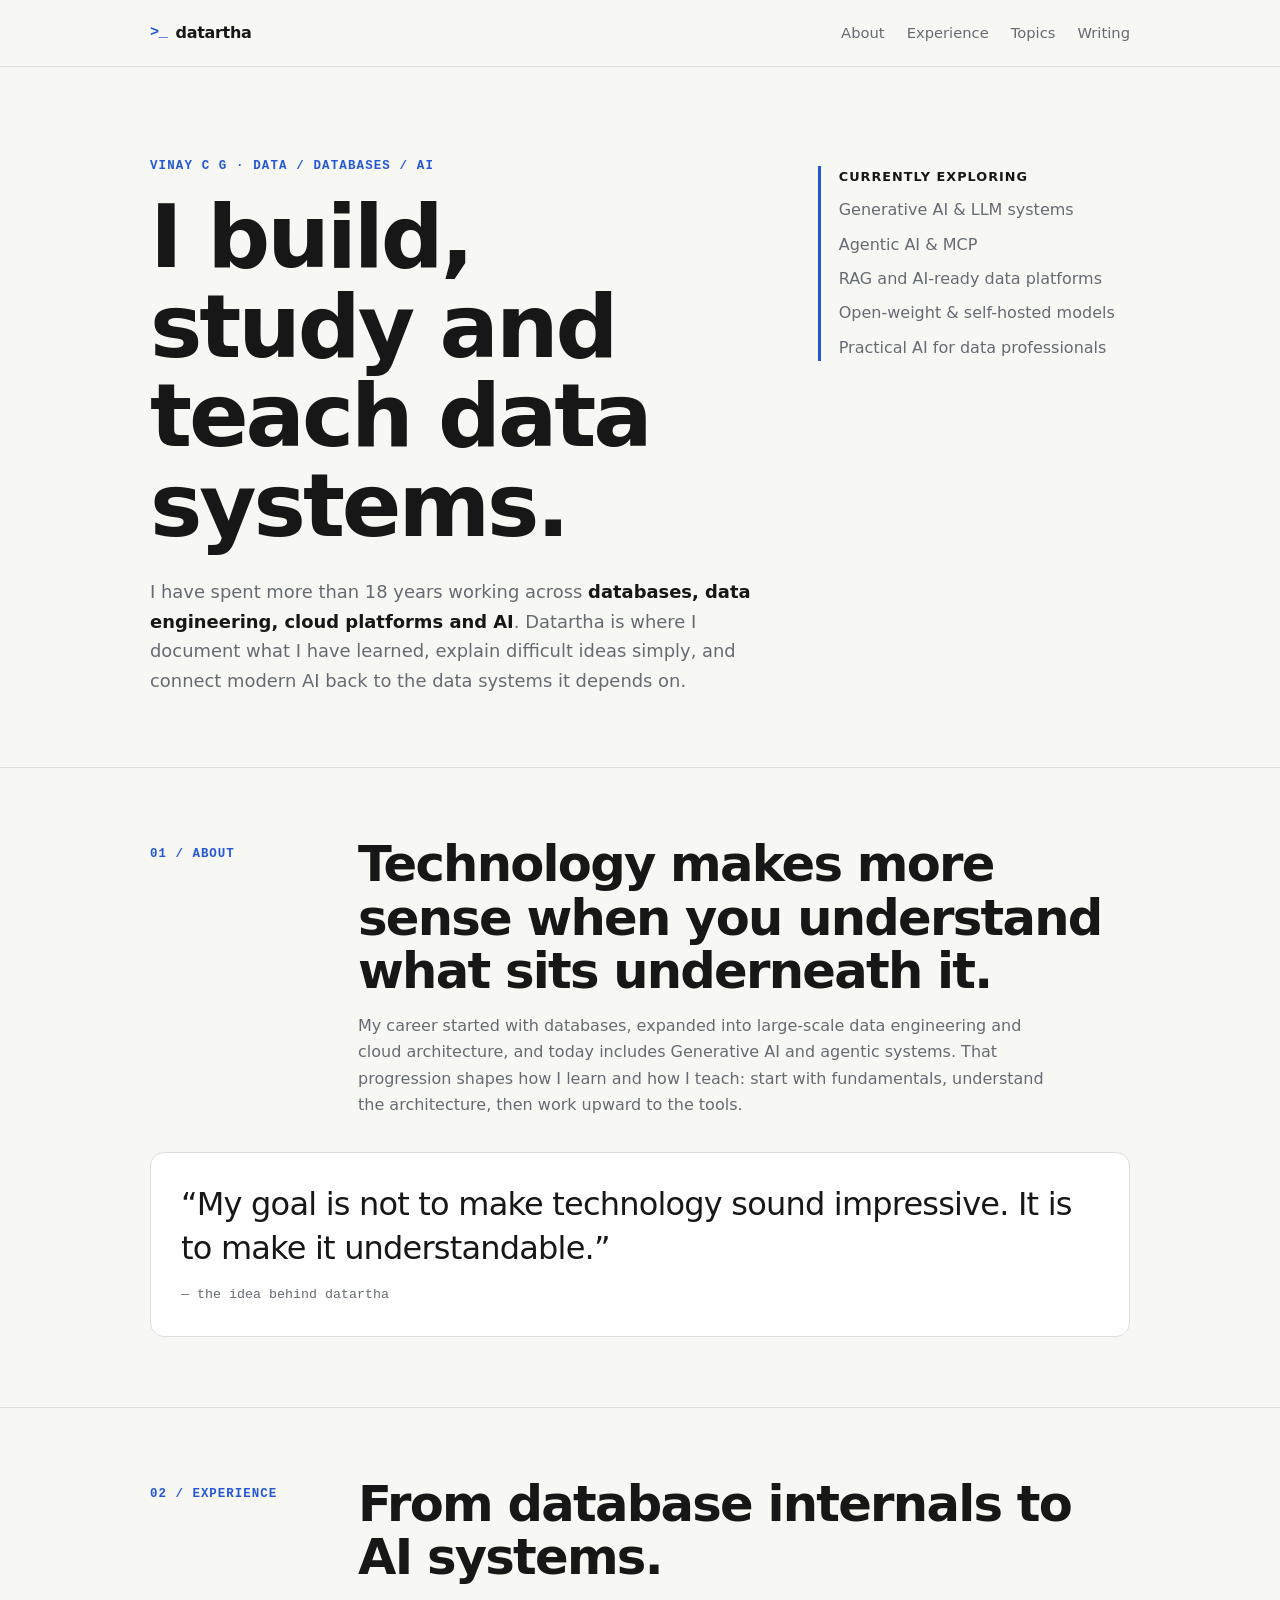
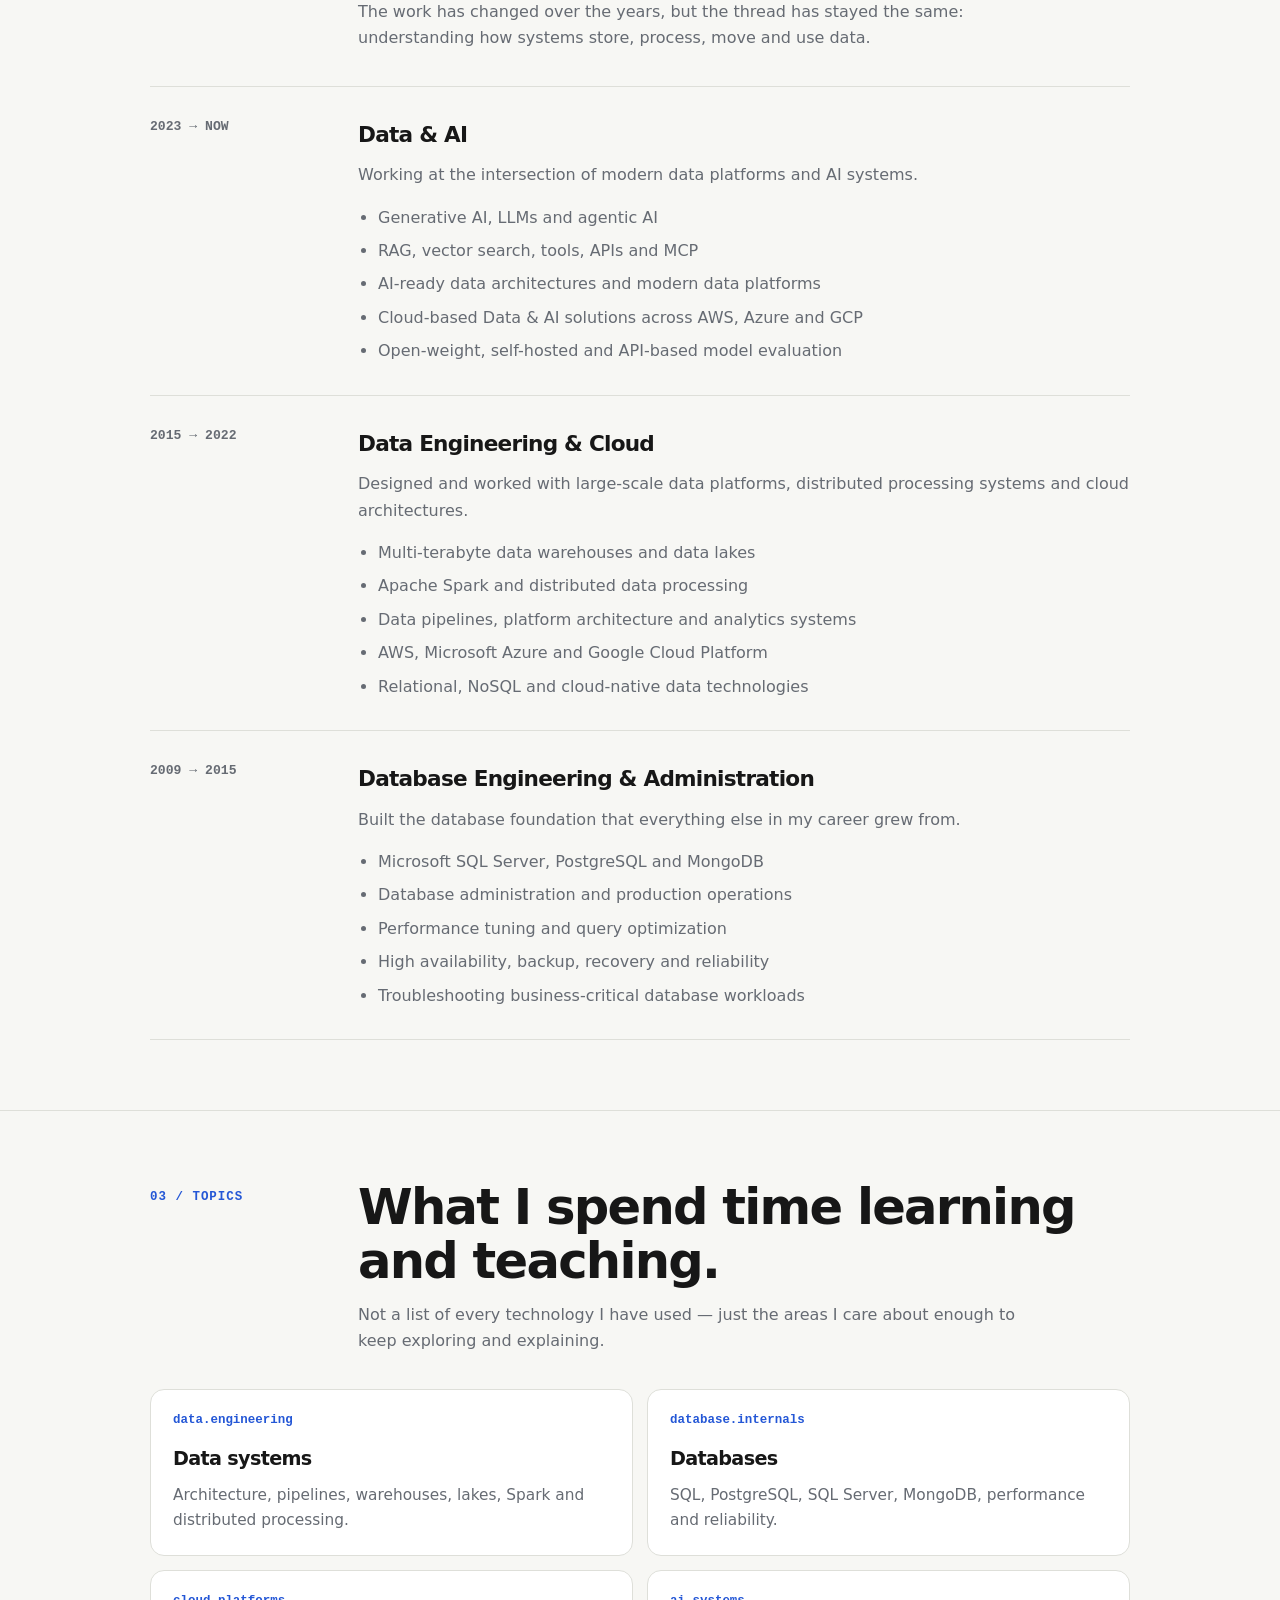
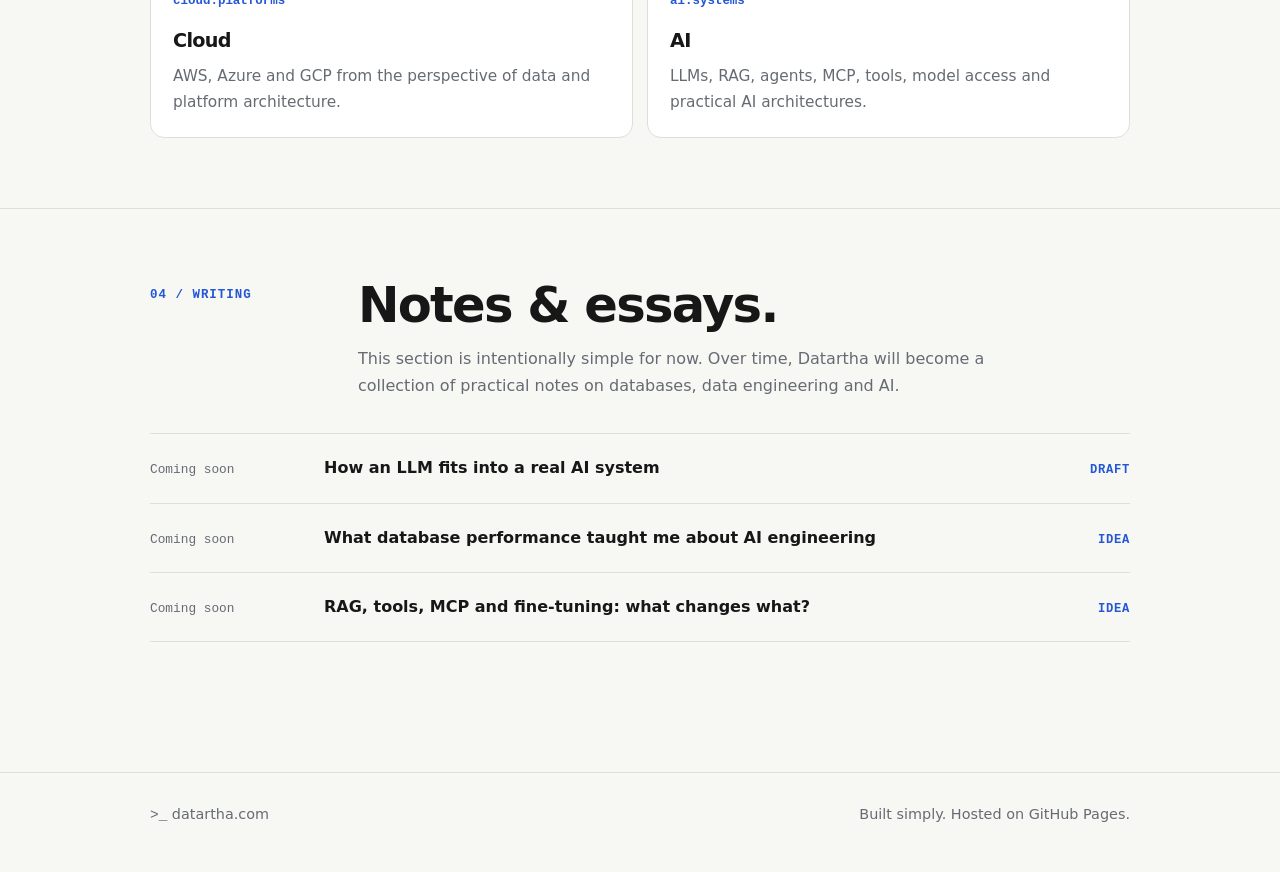
==== index.html @ f860f8fe "Convert index.md to index.html with complete layout Converted markdown file to HTML format, adding s" ====
<!doctype html>
<html lang="en">
<head>
  <meta charset="utf-8" />
  <meta name="viewport" content="width=device-width, initial-scale=1" />
  <meta name="description" content="Vinay C G — Data, databases, cloud and AI. Notes, experience and practical learning at Datartha." />
  <meta name="theme-color" content="#f7f7f4" />
  <title>Vinay C G — Datartha</title>

  <style>
    :root {
      --bg: #f7f7f4;
      --surface: #ffffff;
      --text: #171717;
      --muted: #666b73;
      --line: #dedfd9;
      --soft: #efefe9;
      --accent: #2457d6;
      --accent-soft: #edf2ff;
      --code: #183153;
      --max: 980px;
      --radius: 14px;
    }

    * { box-sizing: border-box; }

    html { scroll-behavior: smooth; }

    body {
      margin: 0;
      background: var(--bg);
      color: var(--text);
      font-family:
        Inter, ui-sans-serif, system-ui, -apple-system, BlinkMacSystemFont,
        "Segoe UI", sans-serif;
      line-height: 1.65;
      -webkit-font-smoothing: antialiased;
    }

    a {
      color: inherit;
      text-decoration: none;
    }

    .wrap {
      width: min(var(--max), calc(100% - 40px));
      margin: 0 auto;
    }

    .mono {
      font-family: "SFMono-Regular", Consolas, "Liberation Mono", monospace;
    }

    header {
      border-bottom: 1px solid var(--line);
      background: rgba(247, 247, 244, .92);
      position: sticky;
      top: 0;
      z-index: 20;
      backdrop-filter: blur(10px);
    }

    .nav {
      min-height: 66px;
      display: flex;
      align-items: center;
      justify-content: space-between;
      gap: 28px;
    }

    .brand {
      font-weight: 700;
      letter-spacing: -.02em;
      display: flex;
      align-items: center;
      gap: 8px;
    }

    .brand .mark {
      color: var(--accent);
      font-family: "SFMono-Regular", Consolas, monospace;
      font-size: .95rem;
    }

    .nav-links {
      display: flex;
      gap: 22px;
      font-size: .92rem;
      color: var(--muted);
    }

    .nav-links a:hover {
      color: var(--text);
    }

    main {
      padding: 0 0 60px;
    }

    .hero {
      padding: 92px 0 72px;
      display: grid;
      grid-template-columns: 1.45fr .75fr;
      gap: 64px;
      align-items: start;
    }

    .eyebrow {
      color: var(--accent);
      text-transform: uppercase;
      letter-spacing: .09em;
      font: 650 .78rem/1.2 "SFMono-Regular", Consolas, monospace;
      margin-bottom: 18px;
    }

    h1, h2, h3 {
      letter-spacing: -.035em;
    }

    h1 {
      margin: 0;
      max-width: 700px;
      font-size: clamp(2.8rem, 7vw, 5.5rem);
      line-height: 1.02;
    }

    .hero .intro {
      margin: 26px 0 0;
      max-width: 690px;
      color: var(--muted);
      font-size: 1.12rem;
    }

    .hero .intro strong {
      color: var(--text);
      font-weight: 650;
    }

    .profile-note {
      border-left: 3px solid var(--accent);
      padding-left: 18px;
      color: var(--muted);
      margin-top: 7px;
    }

    .profile-note .label {
      color: var(--text);
      font-size: .8rem;
      text-transform: uppercase;
      letter-spacing: .08em;
      font-weight: 700;
      margin-bottom: 10px;
    }

    .profile-note ul {
      list-style: none;
      padding: 0;
      margin: 0;
    }

    .profile-note li + li {
      margin-top: 8px;
    }

    section {
      padding: 70px 0;
      border-top: 1px solid var(--line);
    }

    .section-head {
      display: grid;
      grid-template-columns: 180px 1fr;
      gap: 28px;
      margin-bottom: 34px;
    }

    .section-kicker {
      color: var(--accent);
      font: 650 .78rem/1.3 "SFMono-Regular", Consolas, monospace;
      text-transform: uppercase;
      letter-spacing: .08em;
      padding-top: 8px;
    }

    h2 {
      margin: 0;
      font-size: clamp(2rem, 4vw, 3.1rem);
      line-height: 1.08;
    }

    .lead {
      margin: 14px 0 0;
      color: var(--muted);
      max-width: 700px;
    }

    .timeline {
      border-top: 1px solid var(--line);
    }

    .role {
      display: grid;
      grid-template-columns: 180px 1fr;
      gap: 28px;
      padding: 30px 0;
      border-bottom: 1px solid var(--line);
    }

    .role time {
      color: var(--muted);
      font: 600 .82rem/1.5 "SFMono-Regular", Consolas, monospace;
    }

    .role h3 {
      margin: 0 0 10px;
      font-size: 1.35rem;
    }

    .role p {
      margin: 0;
      color: var(--muted);
    }

    .role ul {
      margin: 16px 0 0;
      padding-left: 20px;
      color: var(--muted);
    }

    .role li + li {
      margin-top: 7px;
    }

    .topic-grid {
      display: grid;
      grid-template-columns: repeat(2, 1fr);
      gap: 14px;
    }

    .topic {
      background: var(--surface);
      border: 1px solid var(--line);
      border-radius: var(--radius);
      padding: 22px;
    }

    .topic .code {
      font: 600 .78rem/1.3 "SFMono-Regular", Consolas, monospace;
      color: var(--accent);
    }

    .topic h3 {
      margin: 15px 0 8px;
      font-size: 1.2rem;
    }

    .topic p {
      margin: 0;
      color: var(--muted);
      font-size: .96rem;
    }

    .writing-list {
      border-top: 1px solid var(--line);
    }

    .post {
      display: grid;
      grid-template-columns: 150px 1fr auto;
      gap: 24px;
      align-items: baseline;
      padding: 21px 0;
      border-bottom: 1px solid var(--line);
    }

    .post .date {
      color: var(--muted);
      font: .8rem "SFMono-Regular", Consolas, monospace;
    }

    .post .title {
      font-weight: 650;
    }

    .post .status {
      color: var(--accent);
      font: 600 .76rem "SFMono-Regular", Consolas, monospace;
      text-transform: uppercase;
      letter-spacing: .06em;
    }

    .principle {
      background: var(--surface);
      border: 1px solid var(--line);
      border-radius: var(--radius);
      padding: 30px;
    }

    .principle p {
      margin: 0;
      font-size: clamp(1.4rem, 3vw, 2rem);
      line-height: 1.35;
      letter-spacing: -.025em;
    }

    .principle small {
      display: block;
      margin-top: 14px;
      color: var(--muted);
    }

    footer {
      border-top: 1px solid var(--line);
      padding: 30px 0 44px;
      color: var(--muted);
      font-size: .9rem;
    }

    .footer-row {
      display: flex;
      justify-content: space-between;
      gap: 20px;
      flex-wrap: wrap;
    }

    .accent-link {
      color: var(--accent);
      font-weight: 600;
    }

    @media (max-width: 760px) {
      .hero,
      .section-head,
      .role {
        grid-template-columns: 1fr;
      }

      .hero {
        padding-top: 66px;
        gap: 34px;
      }

      .topic-grid {
        grid-template-columns: 1fr;
      }

      .post {
        grid-template-columns: 1fr;
        gap: 6px;
      }

      .nav-links {
        display: none;
      }

      section {
        padding: 58px 0;
      }
    }
  </style>
</head>

<body>
  <header>
    <div class="wrap nav">
      <a href="#top" class="brand">
        <span class="mark">&gt;_</span>
        <span>datartha</span>
      </a>

      <nav class="nav-links" aria-label="Primary">
        <a href="#about">About</a>
        <a href="#experience">Experience</a>
        <a href="#topics">Topics</a>
        <a href="#writing">Writing</a>
      </nav>
    </div>
  </header>

  <main id="top">
    <div class="wrap hero">
      <div>
        <div class="eyebrow">Vinay C G · Data / Databases / AI</div>
        <h1>I build, study and teach data systems.</h1>

        <p class="intro">
          I have spent more than 18 years working across
          <strong>databases, data engineering, cloud platforms and AI</strong>.
          Datartha is where I document what I have learned, explain difficult ideas
          simply, and connect modern AI back to the data systems it depends on.
        </p>
      </div>

      <aside class="profile-note">
        <div class="label">Currently exploring</div>
        <ul>
          <li>Generative AI & LLM systems</li>
          <li>Agentic AI & MCP</li>
          <li>RAG and AI-ready data platforms</li>
          <li>Open-weight & self-hosted models</li>
          <li>Practical AI for data professionals</li>
        </ul>
      </aside>
    </div>

    <section id="about">
      <div class="wrap">
        <div class="section-head">
          <div class="section-kicker">01 / About</div>
          <div>
            <h2>Technology makes more sense when you understand what sits underneath it.</h2>
            <p class="lead">
              My career started with databases, expanded into large-scale data engineering
              and cloud architecture, and today includes Generative AI and agentic systems.
              That progression shapes how I learn and how I teach: start with fundamentals,
              understand the architecture, then work upward to the tools.
            </p>
          </div>
        </div>

        <div class="principle">
          <p>
            “My goal is not to make technology sound impressive.
            It is to make it understandable.”
          </p>
          <small class="mono">— the idea behind datartha</small>
        </div>
      </div>
    </section>

    <section id="experience">
      <div class="wrap">
        <div class="section-head">
          <div class="section-kicker">02 / Experience</div>
          <div>
            <h2>From database internals to AI systems.</h2>
            <p class="lead">
              The work has changed over the years, but the thread has stayed the same:
              understanding how systems store, process, move and use data.
            </p>
          </div>
        </div>

        <div class="timeline">
          <article class="role">
            <time>2023 → NOW</time>
            <div>
              <h3>Data & AI</h3>
              <p>
                Working at the intersection of modern data platforms and AI systems.
              </p>
              <ul>
                <li>Generative AI, LLMs and agentic AI</li>
                <li>RAG, vector search, tools, APIs and MCP</li>
                <li>AI-ready data architectures and modern data platforms</li>
                <li>Cloud-based Data & AI solutions across AWS, Azure and GCP</li>
                <li>Open-weight, self-hosted and API-based model evaluation</li>
              </ul>
            </div>
          </article>

          <article class="role">
            <time>2015 → 2022</time>
            <div>
              <h3>Data Engineering & Cloud</h3>
              <p>
                Designed and worked with large-scale data platforms, distributed processing
                systems and cloud architectures.
              </p>
              <ul>
                <li>Multi-terabyte data warehouses and data lakes</li>
                <li>Apache Spark and distributed data processing</li>
                <li>Data pipelines, platform architecture and analytics systems</li>
                <li>AWS, Microsoft Azure and Google Cloud Platform</li>
                <li>Relational, NoSQL and cloud-native data technologies</li>
              </ul>
            </div>
          </article>

          <article class="role">
            <time>2009 → 2015</time>
            <div>
              <h3>Database Engineering & Administration</h3>
              <p>
                Built the database foundation that everything else in my career grew from.
              </p>
              <ul>
                <li>Microsoft SQL Server, PostgreSQL and MongoDB</li>
                <li>Database administration and production operations</li>
                <li>Performance tuning and query optimization</li>
                <li>High availability, backup, recovery and reliability</li>
                <li>Troubleshooting business-critical database workloads</li>
              </ul>
            </div>
          </article>
        </div>
      </div>
    </section>

    <section id="topics">
      <div class="wrap">
        <div class="section-head">
          <div class="section-kicker">03 / Topics</div>
          <div>
            <h2>What I spend time learning and teaching.</h2>
            <p class="lead">
              Not a list of every technology I have used — just the areas I care about
              enough to keep exploring and explaining.
            </p>
          </div>
        </div>

        <div class="topic-grid">
          <article class="topic">
            <div class="code">data.engineering</div>
            <h3>Data systems</h3>
            <p>Architecture, pipelines, warehouses, lakes, Spark and distributed processing.</p>
          </article>

          <article class="topic">
            <div class="code">database.internals</div>
            <h3>Databases</h3>
            <p>SQL, PostgreSQL, SQL Server, MongoDB, performance and reliability.</p>
          </article>

          <article class="topic">
            <div class="code">cloud.platforms</div>
            <h3>Cloud</h3>
            <p>AWS, Azure and GCP from the perspective of data and platform architecture.</p>
          </article>

          <article class="topic">
            <div class="code">ai.systems</div>
            <h3>AI</h3>
            <p>LLMs, RAG, agents, MCP, tools, model access and practical AI architectures.</p>
          </article>
        </div>
      </div>
    </section>

    <section id="writing">
      <div class="wrap">
        <div class="section-head">
          <div class="section-kicker">04 / Writing</div>
          <div>
            <h2>Notes & essays.</h2>
            <p class="lead">
              This section is intentionally simple for now. Over time, Datartha will become
              a collection of practical notes on databases, data engineering and AI.
            </p>
          </div>
        </div>

        <div class="writing-list">
          <div class="post">
            <div class="date">Coming soon</div>
            <div class="title">How an LLM fits into a real AI system</div>
            <div class="status">Draft</div>
          </div>

          <div class="post">
            <div class="date">Coming soon</div>
            <div class="title">What database performance taught me about AI engineering</div>
            <div class="status">Idea</div>
          </div>

          <div class="post">
            <div class="date">Coming soon</div>
            <div class="title">RAG, tools, MCP and fine-tuning: what changes what?</div>
            <div class="status">Idea</div>
          </div>
        </div>
      </div>
    </section>
  </main>

  <footer>
    <div class="wrap footer-row">
      <div>
        <span class="mono">&gt;_</span> datartha.com
      </div>
      <div>
        Built simply. Hosted on GitHub Pages.
      </div>
    </div>
  </footer>
</body>
</html>
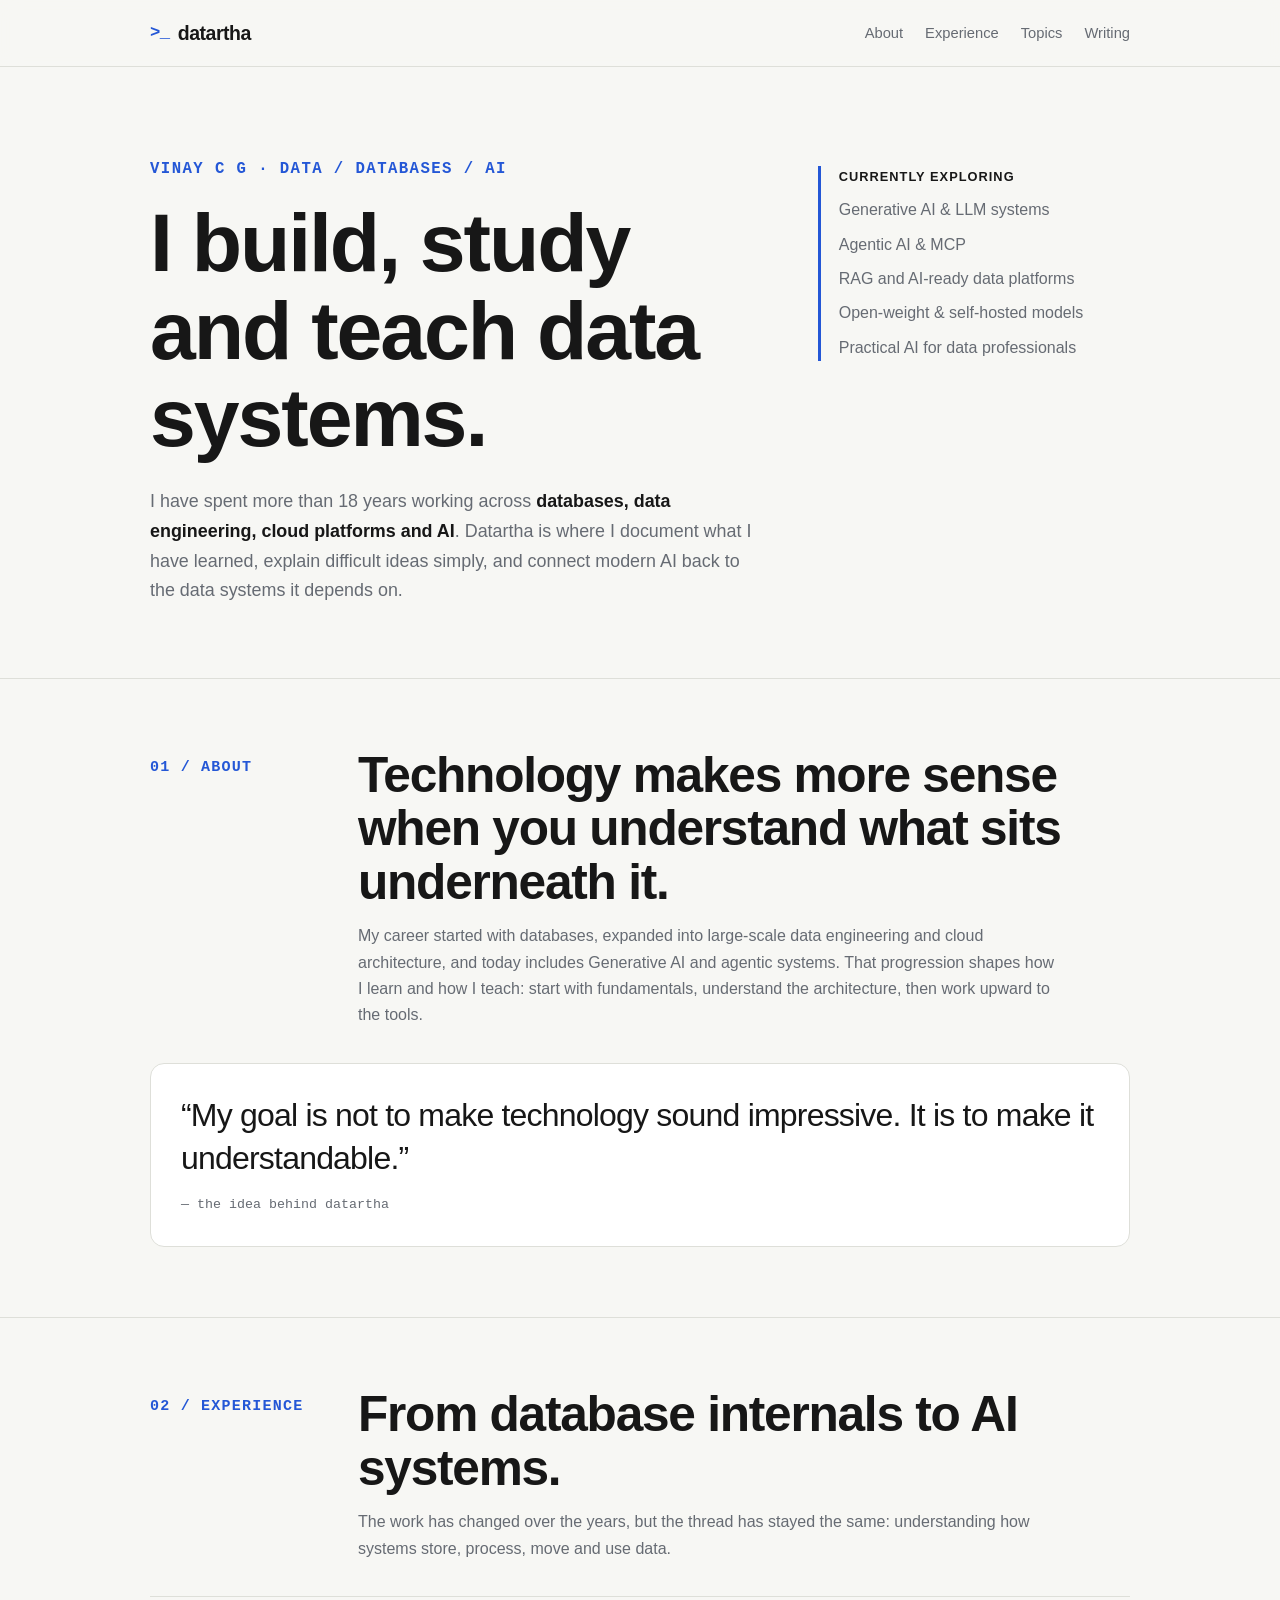
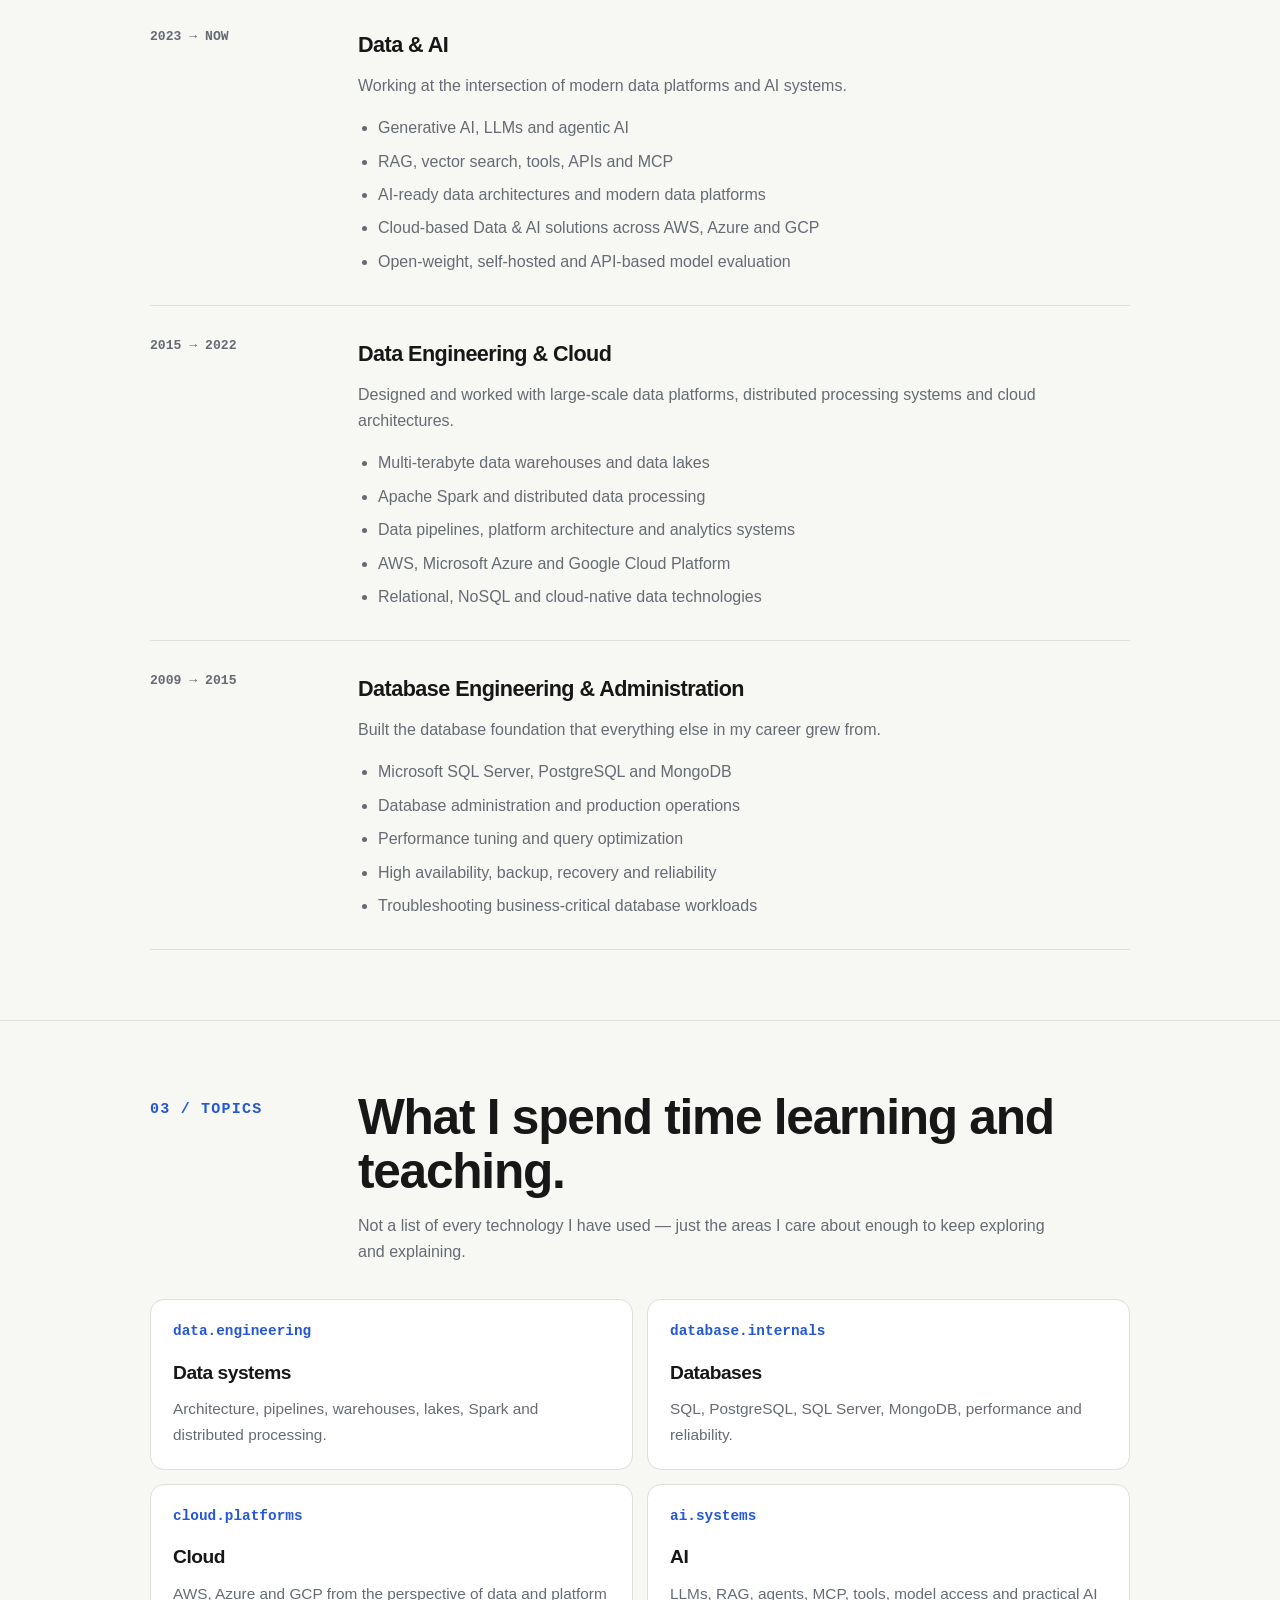
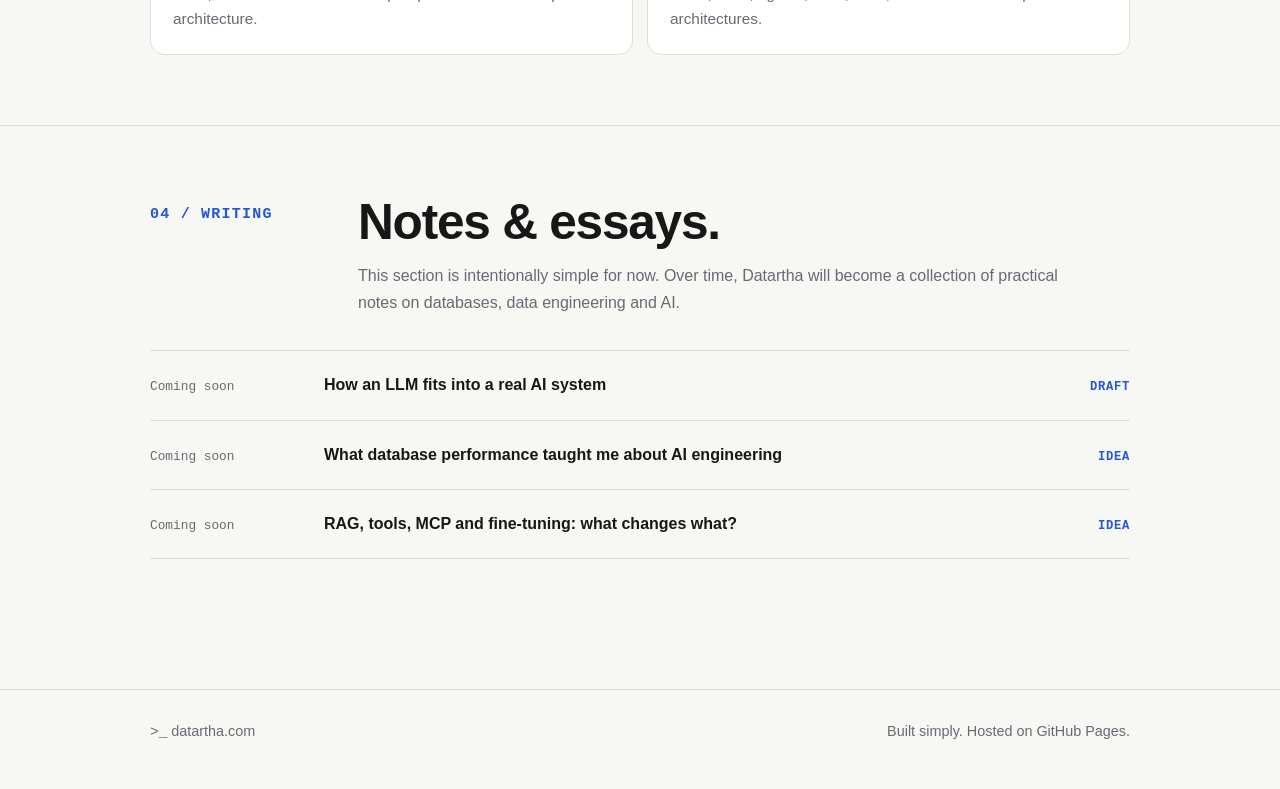
==== commit 13703ada: "Update font styles and sizes in index.html" ====
--- a/index.html
+++ b/index.html
@@ -31,8 +31,8 @@
       background: var(--bg);
       color: var(--text);
       font-family:
-        Inter, ui-sans-serif, system-ui, -apple-system, BlinkMacSystemFont,
-        "Segoe UI", sans-serif;
+        -apple-system, BlinkMacSystemFont, "Segoe UI", Roboto, Helvetica, Arial,
+        sans-serif;
       line-height: 1.65;
       -webkit-font-smoothing: antialiased;
     }
@@ -69,8 +69,9 @@
     }
 
     .brand {
-      font-weight: 700;
-      letter-spacing: -.02em;
+      font-weight: 750;
+      font-size: 1.22rem;
+      letter-spacing: -.025em;
       display: flex;
       align-items: center;
       gap: 8px;
@@ -79,7 +80,7 @@
     .brand .mark {
       color: var(--accent);
       font-family: "SFMono-Regular", Consolas, monospace;
-      font-size: .95rem;
+      font-size: 1.08rem;
     }
 
     .nav-links {
@@ -109,19 +110,21 @@
       color: var(--accent);
       text-transform: uppercase;
       letter-spacing: .09em;
-      font: 650 .78rem/1.2 "SFMono-Regular", Consolas, monospace;
-      margin-bottom: 18px;
+      font: 650 .98rem/1.3 "SFMono-Regular", Consolas, monospace;
+      margin-bottom: 20px;
     }
 
     h1, h2, h3 {
-      letter-spacing: -.035em;
+      font-family: "Avenir Next", Avenir, "Helvetica Neue", Helvetica, Arial, sans-serif;
+      letter-spacing: -.025em;
+      font-weight: 650;
     }
 
     h1 {
       margin: 0;
       max-width: 700px;
-      font-size: clamp(2.8rem, 7vw, 5.5rem);
-      line-height: 1.02;
+      font-size: clamp(2.7rem, 6.5vw, 5.15rem);
+      line-height: 1.06;
     }
 
     .hero .intro {
@@ -176,7 +179,7 @@
 
     .section-kicker {
       color: var(--accent);
-      font: 650 .78rem/1.3 "SFMono-Regular", Consolas, monospace;
+      font: 650 .94rem/1.4 "SFMono-Regular", Consolas, monospace;
       text-transform: uppercase;
       letter-spacing: .08em;
       padding-top: 8px;
@@ -245,7 +248,7 @@
     }
 
     .topic .code {
-      font: 600 .78rem/1.3 "SFMono-Regular", Consolas, monospace;
+      font: 600 .9rem/1.35 "SFMono-Regular", Consolas, monospace;
       color: var(--accent);
     }
 
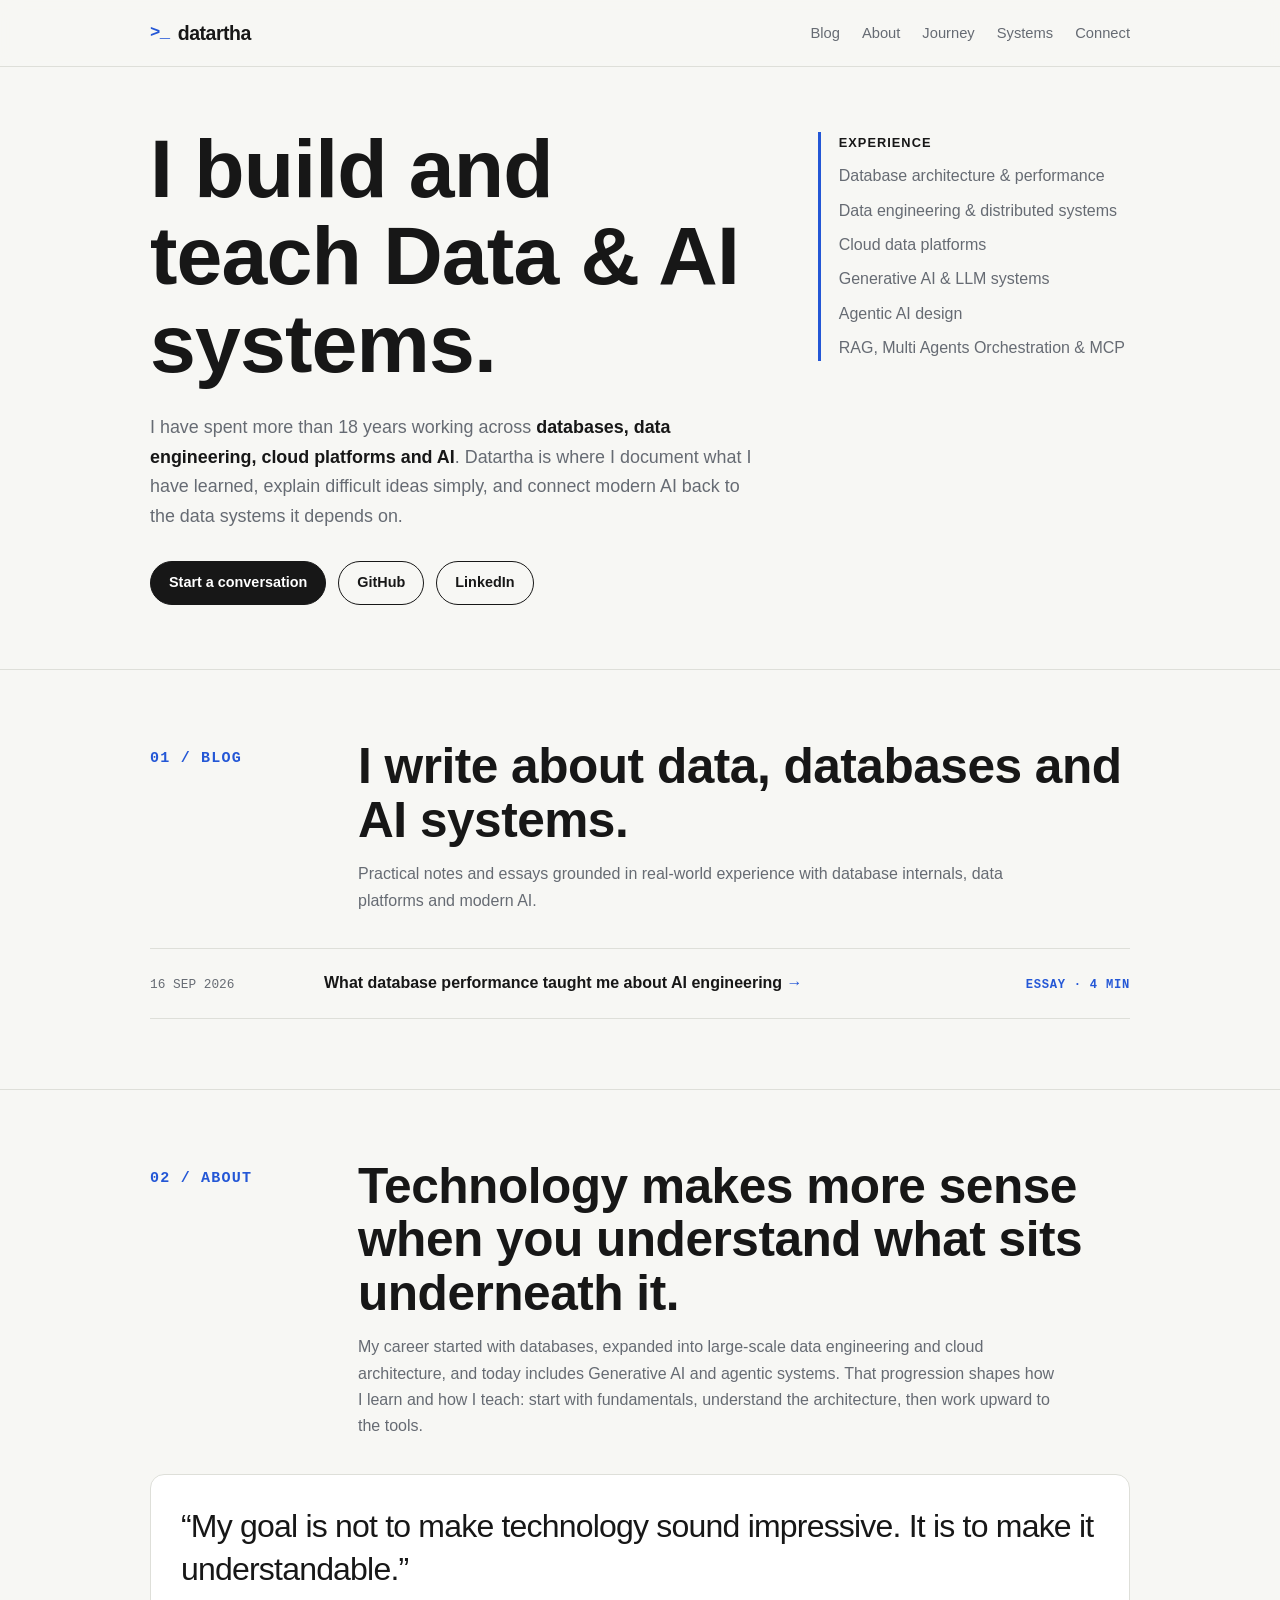
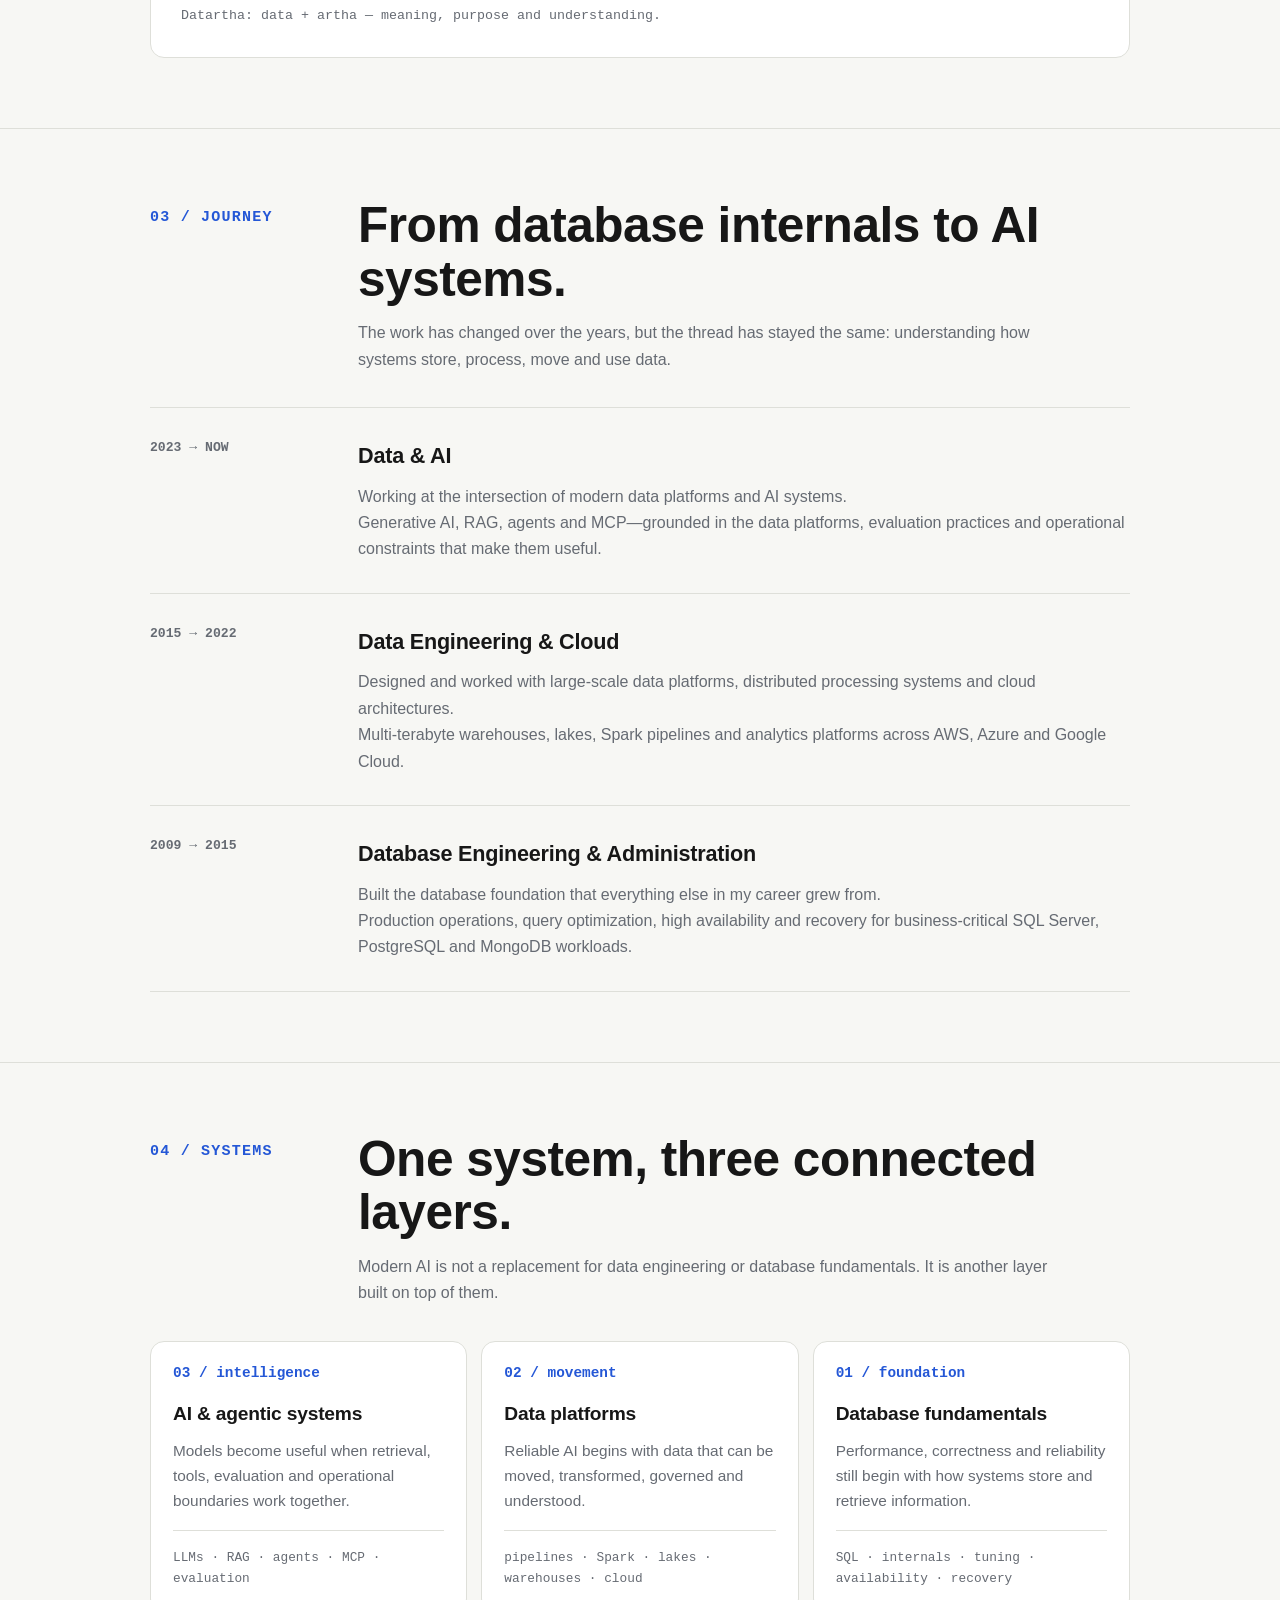
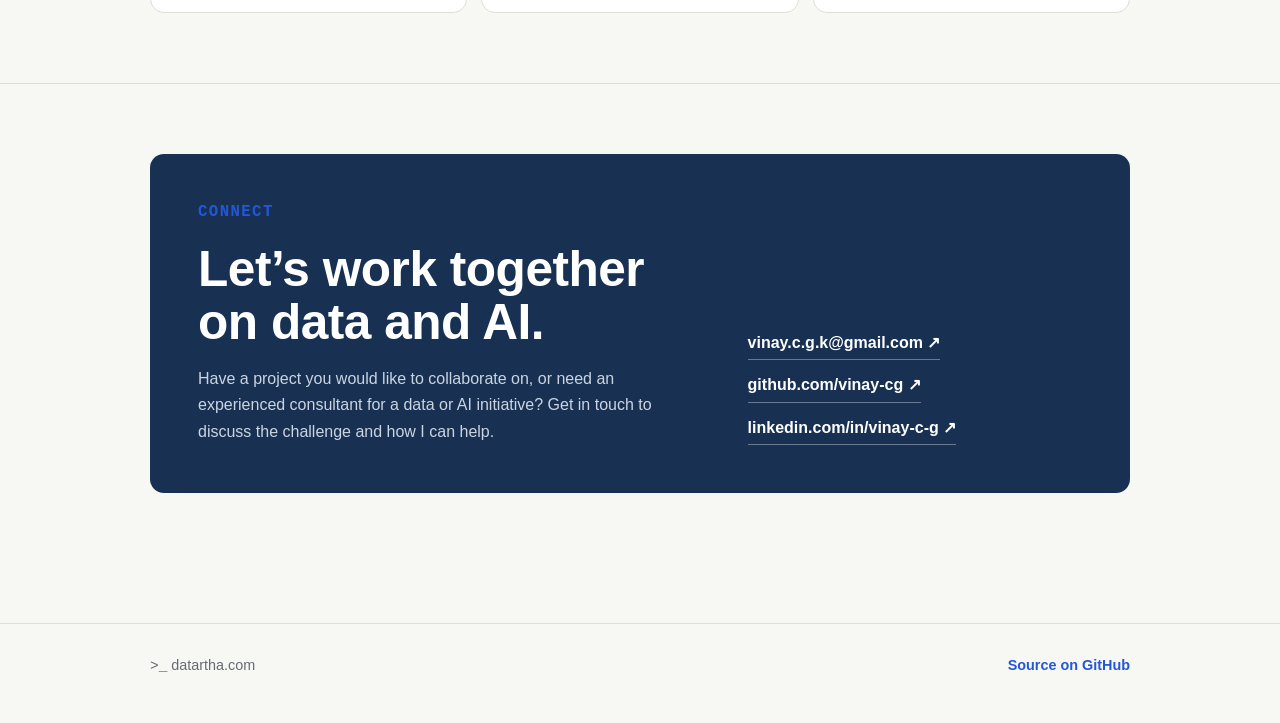
==== commit 9110e36a: "Improve site content and add first blog post" ====
--- a/index.html
+++ b/index.html
@@ -5,6 +5,10 @@
   <meta name="viewport" content="width=device-width, initial-scale=1" />
   <meta name="description" content="Vinay C G — Data, databases, cloud and AI. Notes, experience and practical learning at Datartha." />
   <meta name="theme-color" content="#f7f7f4" />
+  <meta property="og:title" content="Vinay C G — Datartha" />
+  <meta property="og:description" content="Making modern data and AI systems understandable from first principles." />
+  <meta property="og:type" content="website" />
+  <meta property="og:url" content="https://datartha.com/" />
   <title>Vinay C G — Datartha</title>
 
   <style>
@@ -94,12 +98,21 @@
       color: var(--text);
     }
 
+    .nav-links a:focus-visible,
+    .button:focus-visible,
+    .post-link:focus-visible,
+    .contact-link:focus-visible {
+      outline: 3px solid var(--accent-soft);
+      outline-offset: 4px;
+      border-radius: 4px;
+    }
+
     main {
       padding: 0 0 60px;
     }
 
     .hero {
-      padding: 92px 0 72px;
+      padding: 58px 0 64px;
       display: grid;
       grid-template-columns: 1.45fr .75fr;
       gap: 64px;
@@ -116,7 +129,7 @@
 
     h1, h2, h3 {
       font-family: "Avenir Next", Avenir, "Helvetica Neue", Helvetica, Arial, sans-serif;
-      letter-spacing: -.025em;
+      letter-spacing: -.01em;
       font-weight: 650;
     }
 
@@ -137,6 +150,37 @@
     .hero .intro strong {
       color: var(--text);
       font-weight: 650;
+    }
+
+    .hero-actions {
+      display: flex;
+      flex-wrap: wrap;
+      gap: 12px;
+      margin-top: 30px;
+    }
+
+    .button {
+      display: inline-flex;
+      align-items: center;
+      justify-content: center;
+      min-height: 44px;
+      padding: 0 18px;
+      border: 1px solid var(--text);
+      border-radius: 999px;
+      font-size: .9rem;
+      font-weight: 650;
+      transition: background .15s ease, color .15s ease, border-color .15s ease;
+    }
+
+    .button.primary {
+      background: var(--text);
+      color: var(--surface);
+    }
+
+    .button:hover {
+      background: var(--accent);
+      border-color: var(--accent);
+      color: white;
     }
 
     .profile-note {
@@ -236,7 +280,7 @@
 
     .topic-grid {
       display: grid;
-      grid-template-columns: repeat(2, 1fr);
+      grid-template-columns: repeat(3, 1fr);
       gap: 14px;
     }
 
@@ -261,6 +305,15 @@
       margin: 0;
       color: var(--muted);
       font-size: .96rem;
+    }
+
+    .topic ul {
+      margin: 16px 0 0;
+      padding: 16px 0 0;
+      border-top: 1px solid var(--line);
+      list-style: none;
+      color: var(--muted);
+      font: .8rem/1.7 "SFMono-Regular", Consolas, monospace;
     }
 
     .writing-list {
@@ -292,6 +345,58 @@
       letter-spacing: .06em;
     }
 
+    .post-link {
+      transition: color .15s ease;
+    }
+
+    .post-link:hover {
+      color: var(--accent);
+    }
+
+    .post-link::after {
+      content: " →";
+      color: var(--accent);
+    }
+
+    .contact-panel {
+      display: grid;
+      grid-template-columns: 1.2fr .8fr;
+      gap: 48px;
+      align-items: end;
+      background: var(--code);
+      color: white;
+      border-radius: var(--radius);
+      padding: clamp(28px, 5vw, 48px);
+    }
+
+    .contact-panel h2 {
+      margin: 0;
+    }
+
+    .contact-panel p {
+      margin: 16px 0 0;
+      color: #cbd5e1;
+      max-width: 620px;
+    }
+
+    .contact-links {
+      display: flex;
+      flex-direction: column;
+      align-items: flex-start;
+      gap: 12px;
+    }
+
+    .contact-link {
+      color: white;
+      border-bottom: 1px solid rgba(255,255,255,.35);
+      padding-bottom: 3px;
+      font-weight: 650;
+    }
+
+    .contact-link:hover {
+      border-color: white;
+    }
+
     .principle {
       background: var(--surface);
       border: 1px solid var(--line);
@@ -334,12 +439,13 @@
     @media (max-width: 760px) {
       .hero,
       .section-head,
-      .role {
+      .role,
+      .contact-panel {
         grid-template-columns: 1fr;
       }
 
       .hero {
-        padding-top: 66px;
+        padding-top: 42px;
         gap: 34px;
       }
 
@@ -352,8 +458,19 @@
         gap: 6px;
       }
 
+      .nav {
+        min-height: auto;
+        padding: 14px 0 12px;
+        flex-wrap: wrap;
+        gap: 8px 20px;
+      }
+
       .nav-links {
-        display: none;
+        width: 100%;
+        gap: 16px;
+        overflow-x: auto;
+        padding-bottom: 2px;
+        font-size: .8rem;
       }
 
       section {
@@ -372,10 +489,11 @@
       </a>
 
       <nav class="nav-links" aria-label="Primary">
+        <a href="#blog">Blog</a>
         <a href="#about">About</a>
-        <a href="#experience">Experience</a>
-        <a href="#topics">Topics</a>
-        <a href="#writing">Writing</a>
+        <a href="#experience">Journey</a>
+        <a href="#topics">Systems</a>
+        <a href="#connect">Connect</a>
       </nav>
     </div>
   </header>
@@ -383,8 +501,7 @@
   <main id="top">
     <div class="wrap hero">
       <div>
-        <div class="eyebrow">Vinay C G · Data / Databases / AI</div>
-        <h1>I build, study and teach data systems.</h1>
+        <h1>I build and teach Data &amp; AI systems.</h1>
 
         <p class="intro">
           I have spent more than 18 years working across
@@ -392,24 +509,56 @@
           Datartha is where I document what I have learned, explain difficult ideas
           simply, and connect modern AI back to the data systems it depends on.
         </p>
+
+        <div class="hero-actions" aria-label="Connect with Vinay">
+          <a class="button primary" href="mailto:vinay.c.g.k@gmail.com">Start a conversation</a>
+          <a class="button" href="https://github.com/vinay-cg" target="_blank" rel="me noreferrer">GitHub</a>
+          <a class="button" href="https://www.linkedin.com/in/vinay-c-g/" target="_blank" rel="me noreferrer">LinkedIn</a>
+        </div>
       </div>
 
       <aside class="profile-note">
-        <div class="label">Currently exploring</div>
+        <div class="label">Experience</div>
         <ul>
-          <li>Generative AI & LLM systems</li>
-          <li>Agentic AI & MCP</li>
-          <li>RAG and AI-ready data platforms</li>
-          <li>Open-weight & self-hosted models</li>
-          <li>Practical AI for data professionals</li>
+          <li>Database architecture &amp; performance</li>
+          <li>Data engineering &amp; distributed systems</li>
+          <li>Cloud data platforms</li>
+          <li>Generative AI &amp; LLM systems</li>
+          <li>Agentic AI design</li>
+          <li>RAG, Multi Agents Orchestration &amp; MCP</li>
         </ul>
       </aside>
     </div>
 
+    <section id="blog">
+      <div class="wrap">
+        <div class="section-head">
+          <div class="section-kicker">01 / Blog</div>
+          <div>
+            <h2>I write about data, databases and AI systems.</h2>
+            <p class="lead">
+              Practical notes and essays grounded in real-world experience with
+              database internals, data platforms and modern AI.
+            </p>
+          </div>
+        </div>
+
+        <div class="writing-list">
+          <div class="post">
+            <div class="date">16 SEP 2026</div>
+            <a class="title post-link" href="writing/database-performance-ai-engineering.html">
+              What database performance taught me about AI engineering
+            </a>
+            <div class="status">Essay · 4 min</div>
+          </div>
+        </div>
+      </div>
+    </section>
+
     <section id="about">
       <div class="wrap">
         <div class="section-head">
-          <div class="section-kicker">01 / About</div>
+          <div class="section-kicker">02 / About</div>
           <div>
             <h2>Technology makes more sense when you understand what sits underneath it.</h2>
             <p class="lead">
@@ -426,7 +575,7 @@
             “My goal is not to make technology sound impressive.
             It is to make it understandable.”
           </p>
-          <small class="mono">— the idea behind datartha</small>
+          <small class="mono">Datartha: data + artha — meaning, purpose and understanding.</small>
         </div>
       </div>
     </section>
@@ -434,7 +583,7 @@
     <section id="experience">
       <div class="wrap">
         <div class="section-head">
-          <div class="section-kicker">02 / Experience</div>
+          <div class="section-kicker">03 / Journey</div>
           <div>
             <h2>From database internals to AI systems.</h2>
             <p class="lead">
@@ -448,52 +597,43 @@
           <article class="role">
             <time>2023 → NOW</time>
             <div>
-              <h3>Data & AI</h3>
+              <h3>Data &amp; AI</h3>
               <p>
                 Working at the intersection of modern data platforms and AI systems.
               </p>
-              <ul>
-                <li>Generative AI, LLMs and agentic AI</li>
-                <li>RAG, vector search, tools, APIs and MCP</li>
-                <li>AI-ready data architectures and modern data platforms</li>
-                <li>Cloud-based Data & AI solutions across AWS, Azure and GCP</li>
-                <li>Open-weight, self-hosted and API-based model evaluation</li>
-              </ul>
+              <p>
+                Generative AI, RAG, agents and MCP—grounded in the data platforms,
+                evaluation practices and operational constraints that make them useful.
+              </p>
             </div>
           </article>
 
           <article class="role">
             <time>2015 → 2022</time>
             <div>
-              <h3>Data Engineering & Cloud</h3>
+              <h3>Data Engineering &amp; Cloud</h3>
               <p>
                 Designed and worked with large-scale data platforms, distributed processing
                 systems and cloud architectures.
               </p>
-              <ul>
-                <li>Multi-terabyte data warehouses and data lakes</li>
-                <li>Apache Spark and distributed data processing</li>
-                <li>Data pipelines, platform architecture and analytics systems</li>
-                <li>AWS, Microsoft Azure and Google Cloud Platform</li>
-                <li>Relational, NoSQL and cloud-native data technologies</li>
-              </ul>
+              <p>
+                Multi-terabyte warehouses, lakes, Spark pipelines and analytics platforms
+                across AWS, Azure and Google Cloud.
+              </p>
             </div>
           </article>
 
           <article class="role">
             <time>2009 → 2015</time>
             <div>
-              <h3>Database Engineering & Administration</h3>
+              <h3>Database Engineering &amp; Administration</h3>
               <p>
                 Built the database foundation that everything else in my career grew from.
               </p>
-              <ul>
-                <li>Microsoft SQL Server, PostgreSQL and MongoDB</li>
-                <li>Database administration and production operations</li>
-                <li>Performance tuning and query optimization</li>
-                <li>High availability, backup, recovery and reliability</li>
-                <li>Troubleshooting business-critical database workloads</li>
-              </ul>
+              <p>
+                Production operations, query optimization, high availability and recovery
+                for business-critical SQL Server, PostgreSQL and MongoDB workloads.
+              </p>
             </div>
           </article>
         </div>
@@ -503,74 +643,63 @@
     <section id="topics">
       <div class="wrap">
         <div class="section-head">
-          <div class="section-kicker">03 / Topics</div>
+          <div class="section-kicker">04 / Systems</div>
           <div>
-            <h2>What I spend time learning and teaching.</h2>
+            <h2>One system, three connected layers.</h2>
             <p class="lead">
-              Not a list of every technology I have used — just the areas I care about
-              enough to keep exploring and explaining.
+              Modern AI is not a replacement for data engineering or database fundamentals.
+              It is another layer built on top of them.
             </p>
           </div>
         </div>
 
         <div class="topic-grid">
           <article class="topic">
-            <div class="code">data.engineering</div>
-            <h3>Data systems</h3>
-            <p>Architecture, pipelines, warehouses, lakes, Spark and distributed processing.</p>
+            <div class="code">03 / intelligence</div>
+            <h3>AI &amp; agentic systems</h3>
+            <p>Models become useful when retrieval, tools, evaluation and operational boundaries work together.</p>
+            <ul>
+              <li>LLMs · RAG · agents · MCP · evaluation</li>
+            </ul>
           </article>
 
           <article class="topic">
-            <div class="code">database.internals</div>
-            <h3>Databases</h3>
-            <p>SQL, PostgreSQL, SQL Server, MongoDB, performance and reliability.</p>
+            <div class="code">02 / movement</div>
+            <h3>Data platforms</h3>
+            <p>Reliable AI begins with data that can be moved, transformed, governed and understood.</p>
+            <ul>
+              <li>pipelines · Spark · lakes · warehouses · cloud</li>
+            </ul>
           </article>
 
           <article class="topic">
-            <div class="code">cloud.platforms</div>
-            <h3>Cloud</h3>
-            <p>AWS, Azure and GCP from the perspective of data and platform architecture.</p>
-          </article>
-
-          <article class="topic">
-            <div class="code">ai.systems</div>
-            <h3>AI</h3>
-            <p>LLMs, RAG, agents, MCP, tools, model access and practical AI architectures.</p>
+            <div class="code">01 / foundation</div>
+            <h3>Database fundamentals</h3>
+            <p>Performance, correctness and reliability still begin with how systems store and retrieve information.</p>
+            <ul>
+              <li>SQL · internals · tuning · availability · recovery</li>
+            </ul>
           </article>
         </div>
       </div>
     </section>
 
-    <section id="writing">
+    <section id="connect">
       <div class="wrap">
-        <div class="section-head">
-          <div class="section-kicker">04 / Writing</div>
+        <div class="contact-panel">
           <div>
-            <h2>Notes & essays.</h2>
-            <p class="lead">
-              This section is intentionally simple for now. Over time, Datartha will become
-              a collection of practical notes on databases, data engineering and AI.
+            <div class="eyebrow">Connect</div>
+            <h2>Let’s work together on data and AI.</h2>
+            <p>
+              Have a project you would like to collaborate on, or need an experienced
+              consultant for a data or AI initiative? Get in touch to discuss the
+              challenge and how I can help.
             </p>
           </div>
-        </div>
-
-        <div class="writing-list">
-          <div class="post">
-            <div class="date">Coming soon</div>
-            <div class="title">How an LLM fits into a real AI system</div>
-            <div class="status">Draft</div>
-          </div>
-
-          <div class="post">
-            <div class="date">Coming soon</div>
-            <div class="title">What database performance taught me about AI engineering</div>
-            <div class="status">Idea</div>
-          </div>
-
-          <div class="post">
-            <div class="date">Coming soon</div>
-            <div class="title">RAG, tools, MCP and fine-tuning: what changes what?</div>
-            <div class="status">Idea</div>
+          <div class="contact-links">
+            <a class="contact-link" href="mailto:vinay.c.g.k@gmail.com">vinay.c.g.k@gmail.com ↗</a>
+            <a class="contact-link" href="https://github.com/vinay-cg" target="_blank" rel="me noreferrer">github.com/vinay-cg ↗</a>
+            <a class="contact-link" href="https://www.linkedin.com/in/vinay-c-g/" target="_blank" rel="me noreferrer">linkedin.com/in/vinay-c-g ↗</a>
           </div>
         </div>
       </div>
@@ -583,7 +712,7 @@
         <span class="mono">&gt;_</span> datartha.com
       </div>
       <div>
-        Built simply. Hosted on GitHub Pages.
+        <a class="accent-link" href="https://github.com/vinay-cg/datartha.github.io" target="_blank" rel="noreferrer">Source on GitHub</a>
       </div>
     </div>
   </footer>
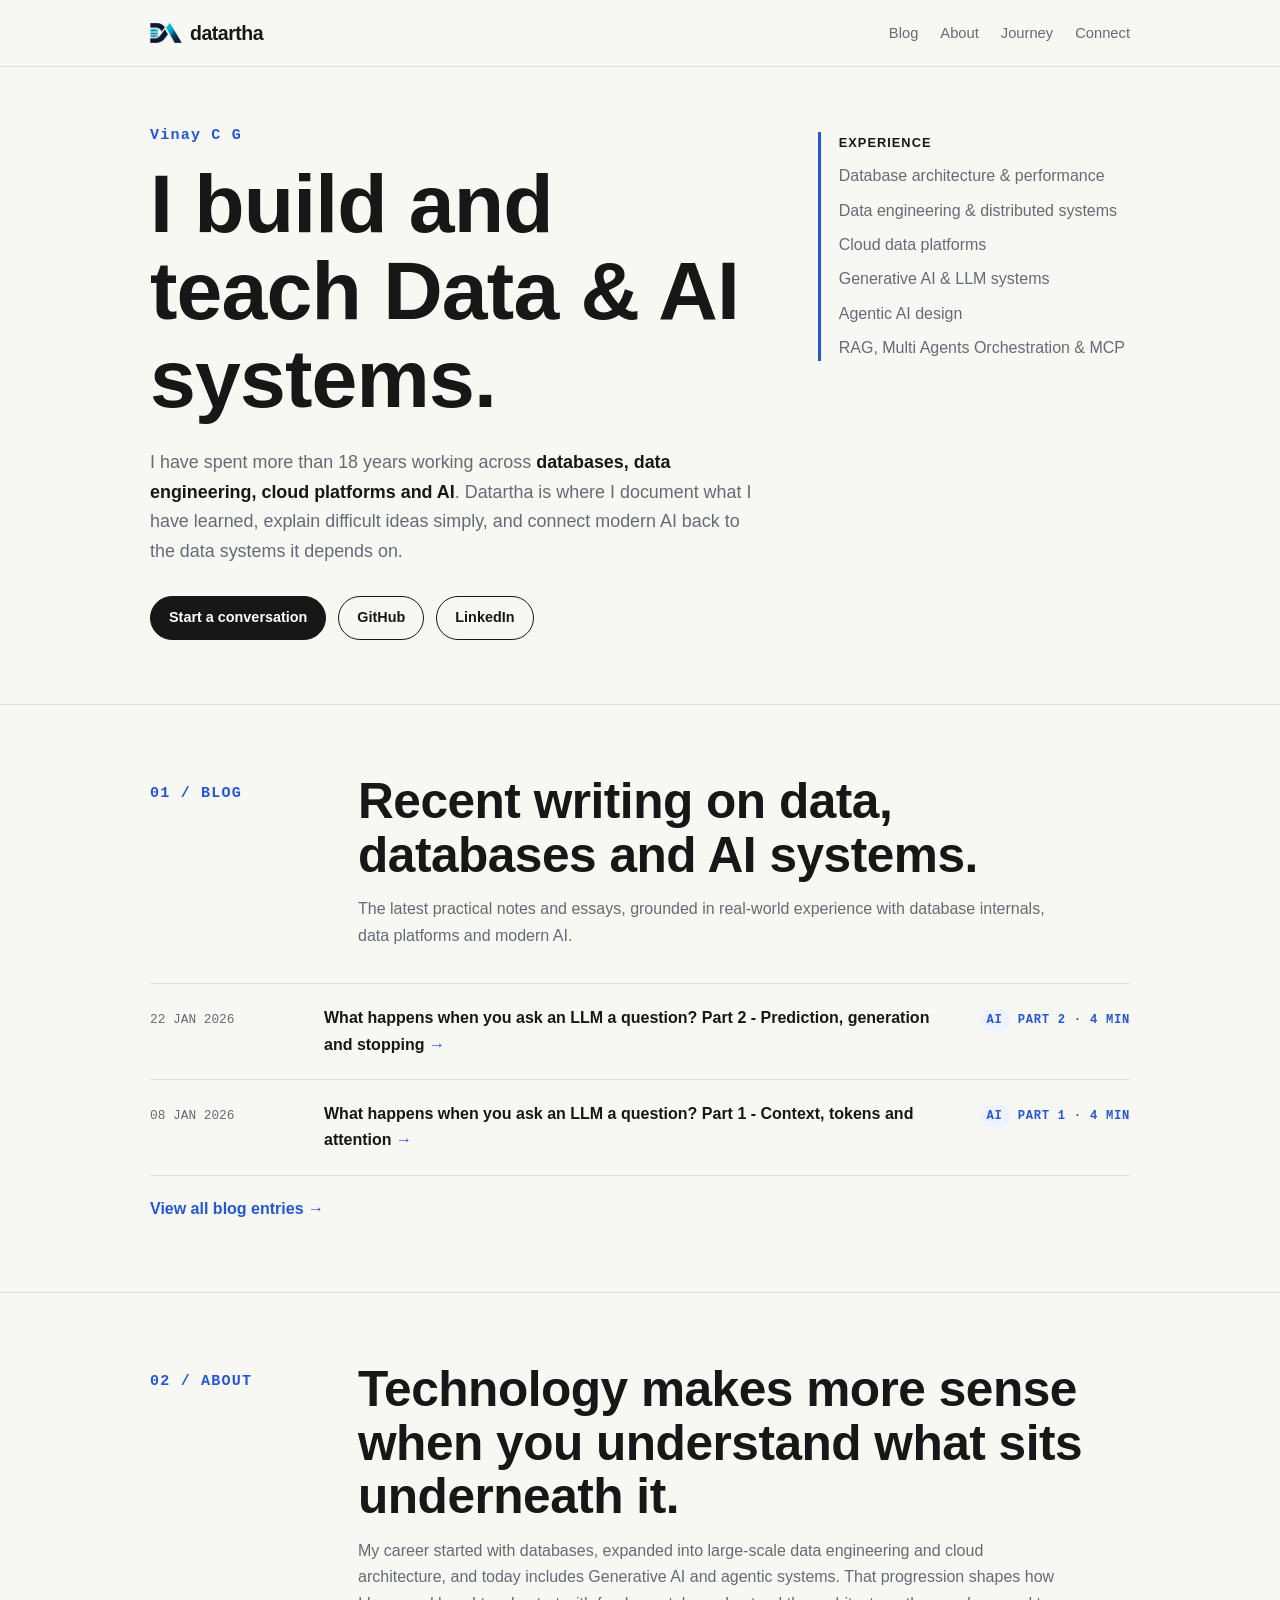
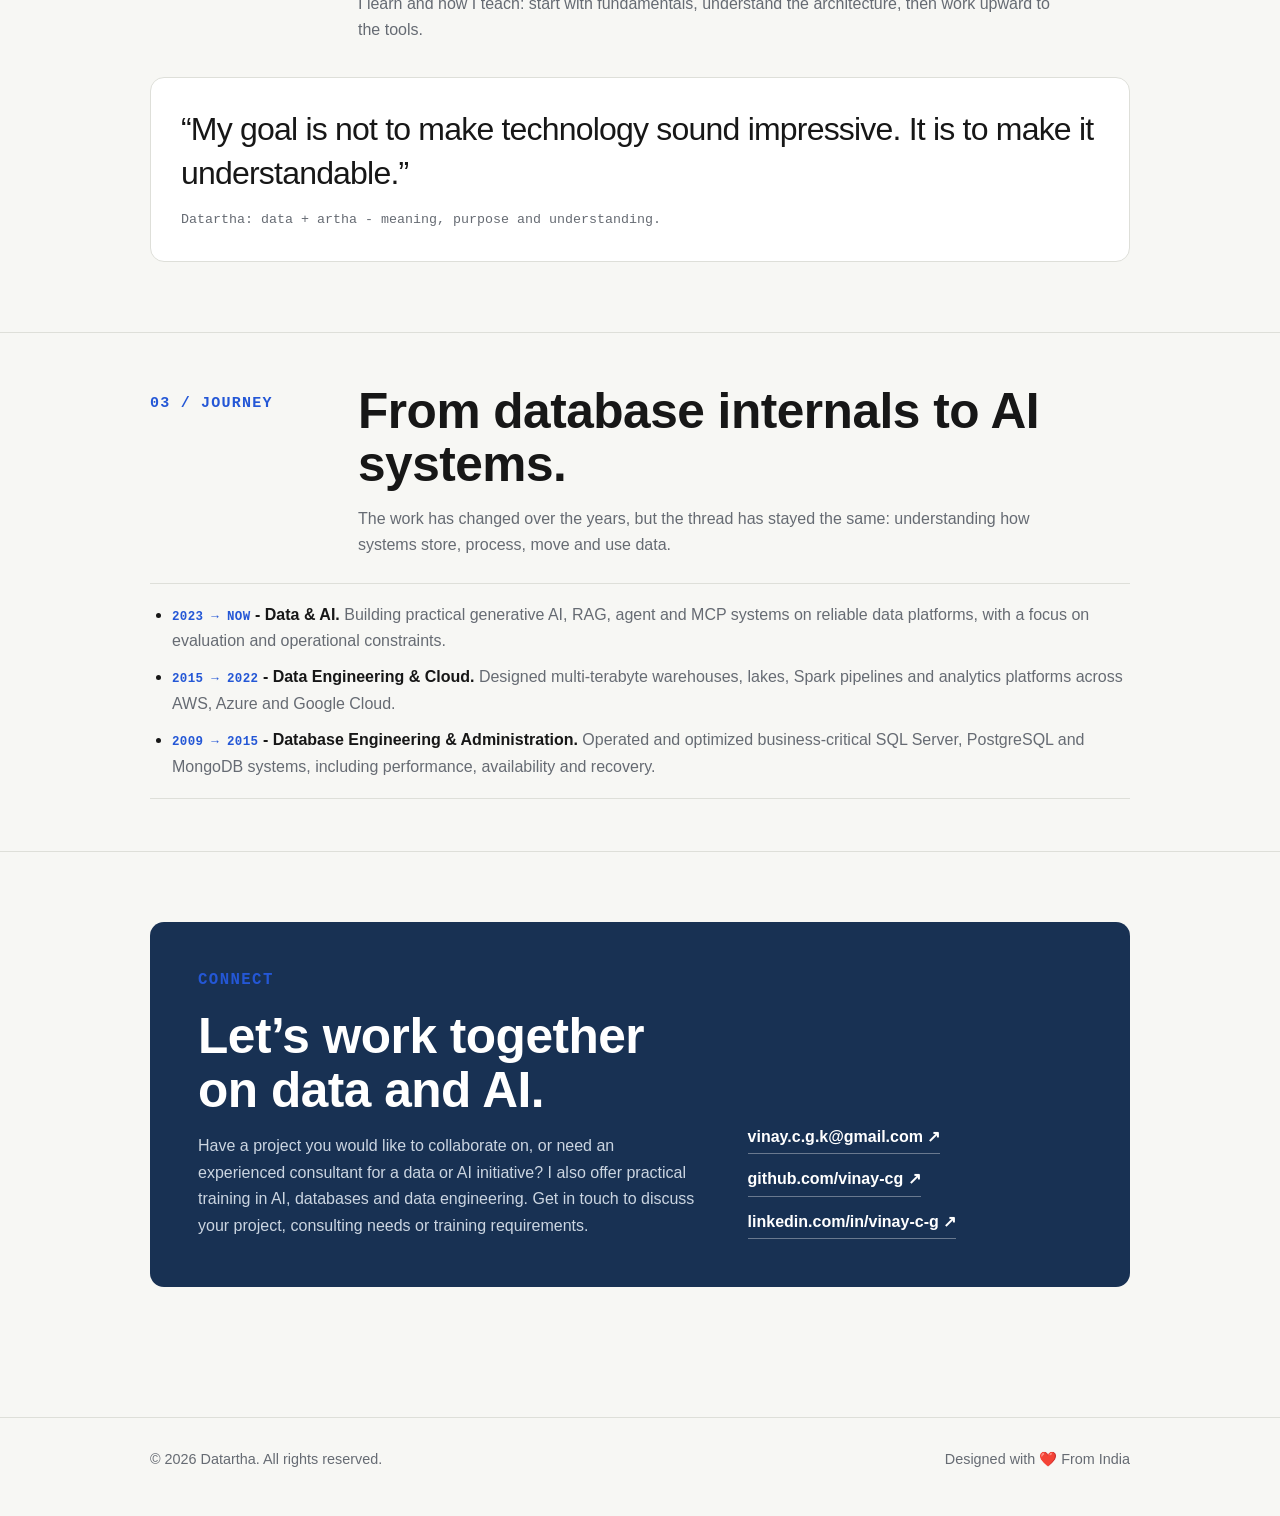
==== commit cd4be574: "Add categorized blog and two-part LLM series" ====
--- a/index.html
+++ b/index.html
@@ -3,13 +3,15 @@
 <head>
   <meta charset="utf-8" />
   <meta name="viewport" content="width=device-width, initial-scale=1" />
-  <meta name="description" content="Vinay C G — Data, databases, cloud and AI. Notes, experience and practical learning at Datartha." />
+  <meta name="description" content="Vinay C G - Data, databases, cloud and AI. Notes, experience and practical learning at Datartha." />
   <meta name="theme-color" content="#f7f7f4" />
-  <meta property="og:title" content="Vinay C G — Datartha" />
+  <link rel="icon" type="image/png" href="assets/favicon-light.png" />
+  <link rel="apple-touch-icon" href="assets/favicon-light.png" />
+  <meta property="og:title" content="Vinay C G - Datartha" />
   <meta property="og:description" content="Making modern data and AI systems understandable from first principles." />
   <meta property="og:type" content="website" />
   <meta property="og:url" content="https://datartha.com/" />
-  <title>Vinay C G — Datartha</title>
+  <title>Vinay C G - Datartha</title>
 
   <style>
     :root {
@@ -81,10 +83,10 @@
       gap: 8px;
     }
 
-    .brand .mark {
-      color: var(--accent);
-      font-family: "SFMono-Regular", Consolas, monospace;
-      font-size: 1.08rem;
+    .brand-logo {
+      display: block;
+      width: 32px;
+      height: auto;
     }
 
     .nav-links {
@@ -125,6 +127,13 @@
       letter-spacing: .09em;
       font: 650 .98rem/1.3 "SFMono-Regular", Consolas, monospace;
       margin-bottom: 20px;
+    }
+
+    .hero-name {
+      color: var(--accent);
+      letter-spacing: .08em;
+      font: 650 .94rem/1.4 "SFMono-Regular", Consolas, monospace;
+      margin-bottom: 14px;
     }
 
     h1, h2, h3 {
@@ -241,79 +250,40 @@
       max-width: 700px;
     }
 
-    .timeline {
+    #experience {
+      padding: 52px 0;
+    }
+
+    #experience .section-head {
+      margin-bottom: 24px;
+    }
+
+    .journey-summary {
+      margin: 0;
+      padding: 18px 0 18px 22px;
       border-top: 1px solid var(--line);
-    }
-
-    .role {
-      display: grid;
-      grid-template-columns: 180px 1fr;
-      gap: 28px;
-      padding: 30px 0;
       border-bottom: 1px solid var(--line);
-    }
-
-    .role time {
-      color: var(--muted);
-      font: 600 .82rem/1.5 "SFMono-Regular", Consolas, monospace;
-    }
-
-    .role h3 {
-      margin: 0 0 10px;
-      font-size: 1.35rem;
-    }
-
-    .role p {
-      margin: 0;
-      color: var(--muted);
-    }
-
-    .role ul {
-      margin: 16px 0 0;
-      padding-left: 20px;
-      color: var(--muted);
-    }
-
-    .role li + li {
-      margin-top: 7px;
-    }
-
-    .topic-grid {
-      display: grid;
-      grid-template-columns: repeat(3, 1fr);
-      gap: 14px;
-    }
-
-    .topic {
-      background: var(--surface);
-      border: 1px solid var(--line);
-      border-radius: var(--radius);
-      padding: 22px;
-    }
-
-    .topic .code {
-      font: 600 .9rem/1.35 "SFMono-Regular", Consolas, monospace;
-      color: var(--accent);
-    }
-
-    .topic h3 {
-      margin: 15px 0 8px;
-      font-size: 1.2rem;
-    }
-
-    .topic p {
-      margin: 0;
-      color: var(--muted);
-      font-size: .96rem;
-    }
-
-    .topic ul {
-      margin: 16px 0 0;
-      padding: 16px 0 0;
-      border-top: 1px solid var(--line);
-      list-style: none;
-      color: var(--muted);
-      font: .8rem/1.7 "SFMono-Regular", Consolas, monospace;
+      color: var(--muted);
+    }
+
+    .journey-summary li + li {
+      margin-top: 10px;
+    }
+
+    .journey-summary li::marker {
+      color: var(--text);
+    }
+
+    .journey-summary strong {
+      color: var(--text);
+      font-weight: 650;
+    }
+
+    .journey-period {
+      color: var(--accent);
+      font: 650 .78rem/1.5 "SFMono-Regular", Consolas, monospace;
+      letter-spacing: .03em;
+      white-space: nowrap;
     }
 
     .writing-list {
@@ -343,6 +313,27 @@
       font: 600 .76rem "SFMono-Regular", Consolas, monospace;
       text-transform: uppercase;
       letter-spacing: .06em;
+      display: flex;
+      align-items: center;
+      gap: 8px;
+      white-space: nowrap;
+    }
+
+    .post-tag {
+      padding: 4px 7px;
+      background: var(--accent-soft);
+      border-radius: 999px;
+    }
+
+    .view-all {
+      display: inline-block;
+      margin-top: 20px;
+      color: var(--accent);
+      font-weight: 650;
+    }
+
+    .view-all:hover {
+      text-decoration: underline;
     }
 
     .post-link {
@@ -439,7 +430,6 @@
     @media (max-width: 760px) {
       .hero,
       .section-head,
-      .role,
       .contact-panel {
         grid-template-columns: 1fr;
       }
@@ -447,10 +437,6 @@
       .hero {
         padding-top: 42px;
         gap: 34px;
-      }
-
-      .topic-grid {
-        grid-template-columns: 1fr;
       }
 
       .post {
@@ -484,15 +470,14 @@
   <header>
     <div class="wrap nav">
       <a href="#top" class="brand">
-        <span class="mark">&gt;_</span>
+        <img class="brand-logo" src="assets/logo-mark.png" alt="" width="32" height="21" />
         <span>datartha</span>
       </a>
 
       <nav class="nav-links" aria-label="Primary">
-        <a href="#blog">Blog</a>
+        <a href="blog/index.html">Blog</a>
         <a href="#about">About</a>
         <a href="#experience">Journey</a>
-        <a href="#topics">Systems</a>
         <a href="#connect">Connect</a>
       </nav>
     </div>
@@ -501,6 +486,7 @@
   <main id="top">
     <div class="wrap hero">
       <div>
+        <div class="hero-name">Vinay C G</div>
         <h1>I build and teach Data &amp; AI systems.</h1>
 
         <p class="intro">
@@ -535,23 +521,33 @@
         <div class="section-head">
           <div class="section-kicker">01 / Blog</div>
           <div>
-            <h2>I write about data, databases and AI systems.</h2>
+            <h2>Recent writing on data, databases and AI systems.</h2>
             <p class="lead">
-              Practical notes and essays grounded in real-world experience with
-              database internals, data platforms and modern AI.
+              The latest practical notes and essays, grounded in real-world experience
+              with database internals, data platforms and modern AI.
             </p>
           </div>
         </div>
 
         <div class="writing-list">
           <div class="post">
-            <div class="date">16 SEP 2026</div>
-            <a class="title post-link" href="writing/database-performance-ai-engineering.html">
-              What database performance taught me about AI engineering
+            <div class="date">22 JAN 2026</div>
+            <a class="title post-link" href="writing/what-happens-when-you-ask-an-llm-part-2.html">
+              What happens when you ask an LLM a question? Part 2 - Prediction, generation and stopping
             </a>
-            <div class="status">Essay · 4 min</div>
+            <div class="status"><span class="post-tag">AI</span> Part 2 · 4 min</div>
+          </div>
+
+          <div class="post">
+            <div class="date">08 JAN 2026</div>
+            <a class="title post-link" href="writing/what-happens-when-you-ask-an-llm-part-1.html">
+              What happens when you ask an LLM a question? Part 1 - Context, tokens and attention
+            </a>
+            <div class="status"><span class="post-tag">AI</span> Part 1 · 4 min</div>
           </div>
         </div>
+
+        <a class="view-all" href="blog/index.html">View all blog entries →</a>
       </div>
     </section>
 
@@ -575,7 +571,7 @@
             “My goal is not to make technology sound impressive.
             It is to make it understandable.”
           </p>
-          <small class="mono">Datartha: data + artha — meaning, purpose and understanding.</small>
+          <small class="mono">Datartha: data + artha - meaning, purpose and understanding.</small>
         </div>
       </div>
     </section>
@@ -593,94 +589,23 @@
           </div>
         </div>
 
-        <div class="timeline">
-          <article class="role">
-            <time>2023 → NOW</time>
-            <div>
-              <h3>Data &amp; AI</h3>
-              <p>
-                Working at the intersection of modern data platforms and AI systems.
-              </p>
-              <p>
-                Generative AI, RAG, agents and MCP—grounded in the data platforms,
-                evaluation practices and operational constraints that make them useful.
-              </p>
-            </div>
-          </article>
-
-          <article class="role">
-            <time>2015 → 2022</time>
-            <div>
-              <h3>Data Engineering &amp; Cloud</h3>
-              <p>
-                Designed and worked with large-scale data platforms, distributed processing
-                systems and cloud architectures.
-              </p>
-              <p>
-                Multi-terabyte warehouses, lakes, Spark pipelines and analytics platforms
-                across AWS, Azure and Google Cloud.
-              </p>
-            </div>
-          </article>
-
-          <article class="role">
-            <time>2009 → 2015</time>
-            <div>
-              <h3>Database Engineering &amp; Administration</h3>
-              <p>
-                Built the database foundation that everything else in my career grew from.
-              </p>
-              <p>
-                Production operations, query optimization, high availability and recovery
-                for business-critical SQL Server, PostgreSQL and MongoDB workloads.
-              </p>
-            </div>
-          </article>
-        </div>
-      </div>
-    </section>
-
-    <section id="topics">
-      <div class="wrap">
-        <div class="section-head">
-          <div class="section-kicker">04 / Systems</div>
-          <div>
-            <h2>One system, three connected layers.</h2>
-            <p class="lead">
-              Modern AI is not a replacement for data engineering or database fundamentals.
-              It is another layer built on top of them.
-            </p>
-          </div>
-        </div>
-
-        <div class="topic-grid">
-          <article class="topic">
-            <div class="code">03 / intelligence</div>
-            <h3>AI &amp; agentic systems</h3>
-            <p>Models become useful when retrieval, tools, evaluation and operational boundaries work together.</p>
-            <ul>
-              <li>LLMs · RAG · agents · MCP · evaluation</li>
-            </ul>
-          </article>
-
-          <article class="topic">
-            <div class="code">02 / movement</div>
-            <h3>Data platforms</h3>
-            <p>Reliable AI begins with data that can be moved, transformed, governed and understood.</p>
-            <ul>
-              <li>pipelines · Spark · lakes · warehouses · cloud</li>
-            </ul>
-          </article>
-
-          <article class="topic">
-            <div class="code">01 / foundation</div>
-            <h3>Database fundamentals</h3>
-            <p>Performance, correctness and reliability still begin with how systems store and retrieve information.</p>
-            <ul>
-              <li>SQL · internals · tuning · availability · recovery</li>
-            </ul>
-          </article>
-        </div>
+        <ul class="journey-summary">
+          <li>
+            <strong><span class="journey-period">2023 → NOW</span> - Data &amp; AI.</strong>
+            Building practical generative AI, RAG, agent and MCP systems on reliable data
+            platforms, with a focus on evaluation and operational constraints.
+          </li>
+          <li>
+            <strong><span class="journey-period">2015 → 2022</span> - Data Engineering &amp; Cloud.</strong>
+            Designed multi-terabyte warehouses, lakes, Spark pipelines and analytics platforms
+            across AWS, Azure and Google Cloud.
+          </li>
+          <li>
+            <strong><span class="journey-period">2009 → 2015</span> - Database Engineering &amp; Administration.</strong>
+            Operated and optimized business-critical SQL Server, PostgreSQL and MongoDB systems,
+            including performance, availability and recovery.
+          </li>
+        </ul>
       </div>
     </section>
 
@@ -692,8 +617,9 @@
             <h2>Let’s work together on data and AI.</h2>
             <p>
               Have a project you would like to collaborate on, or need an experienced
-              consultant for a data or AI initiative? Get in touch to discuss the
-              challenge and how I can help.
+              consultant for a data or AI initiative? I also offer practical training
+              in AI, databases and data engineering. Get in touch to discuss your
+              project, consulting needs or training requirements.
             </p>
           </div>
           <div class="contact-links">
@@ -708,12 +634,8 @@
 
   <footer>
     <div class="wrap footer-row">
-      <div>
-        <span class="mono">&gt;_</span> datartha.com
-      </div>
-      <div>
-        <a class="accent-link" href="https://github.com/vinay-cg/datartha.github.io" target="_blank" rel="noreferrer">Source on GitHub</a>
-      </div>
+      <div>© 2026 Datartha. All rights reserved.</div>
+      <div>Designed with ❤️ From India</div>
     </div>
   </footer>
 </body>
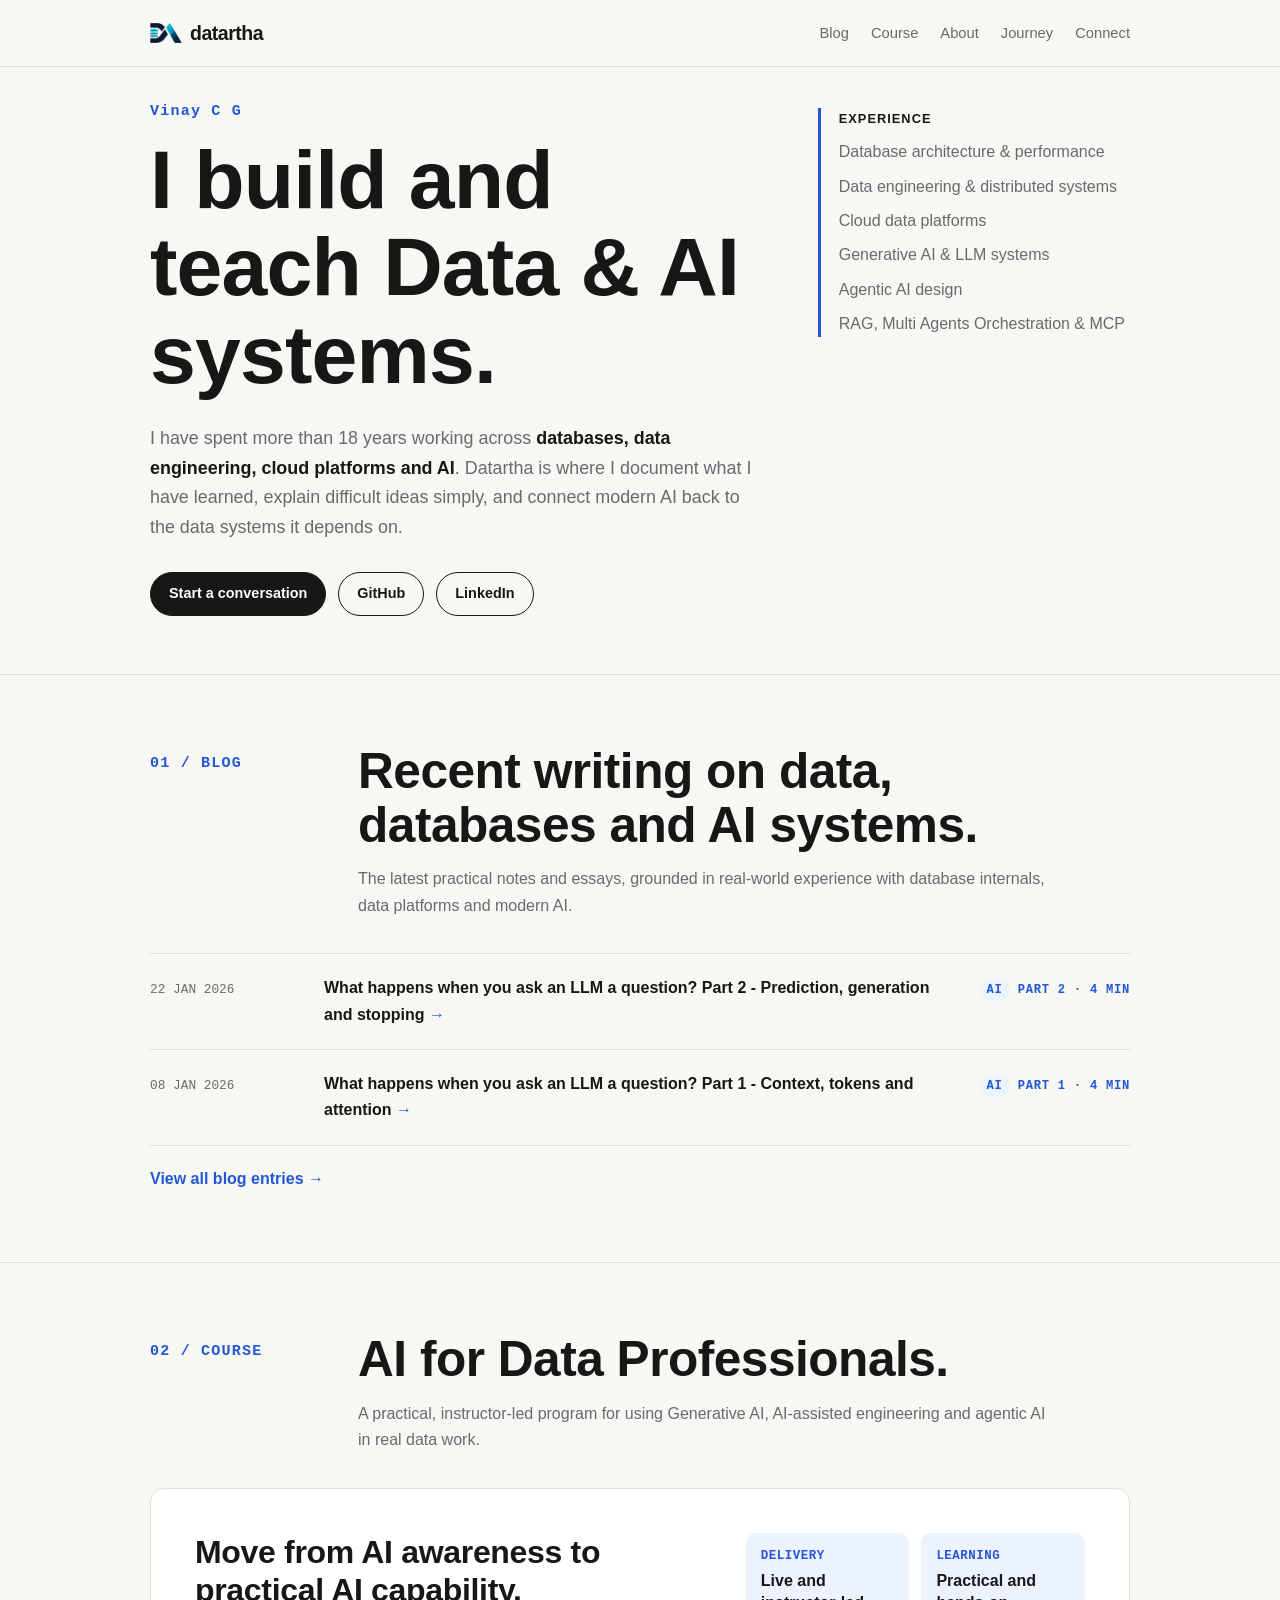
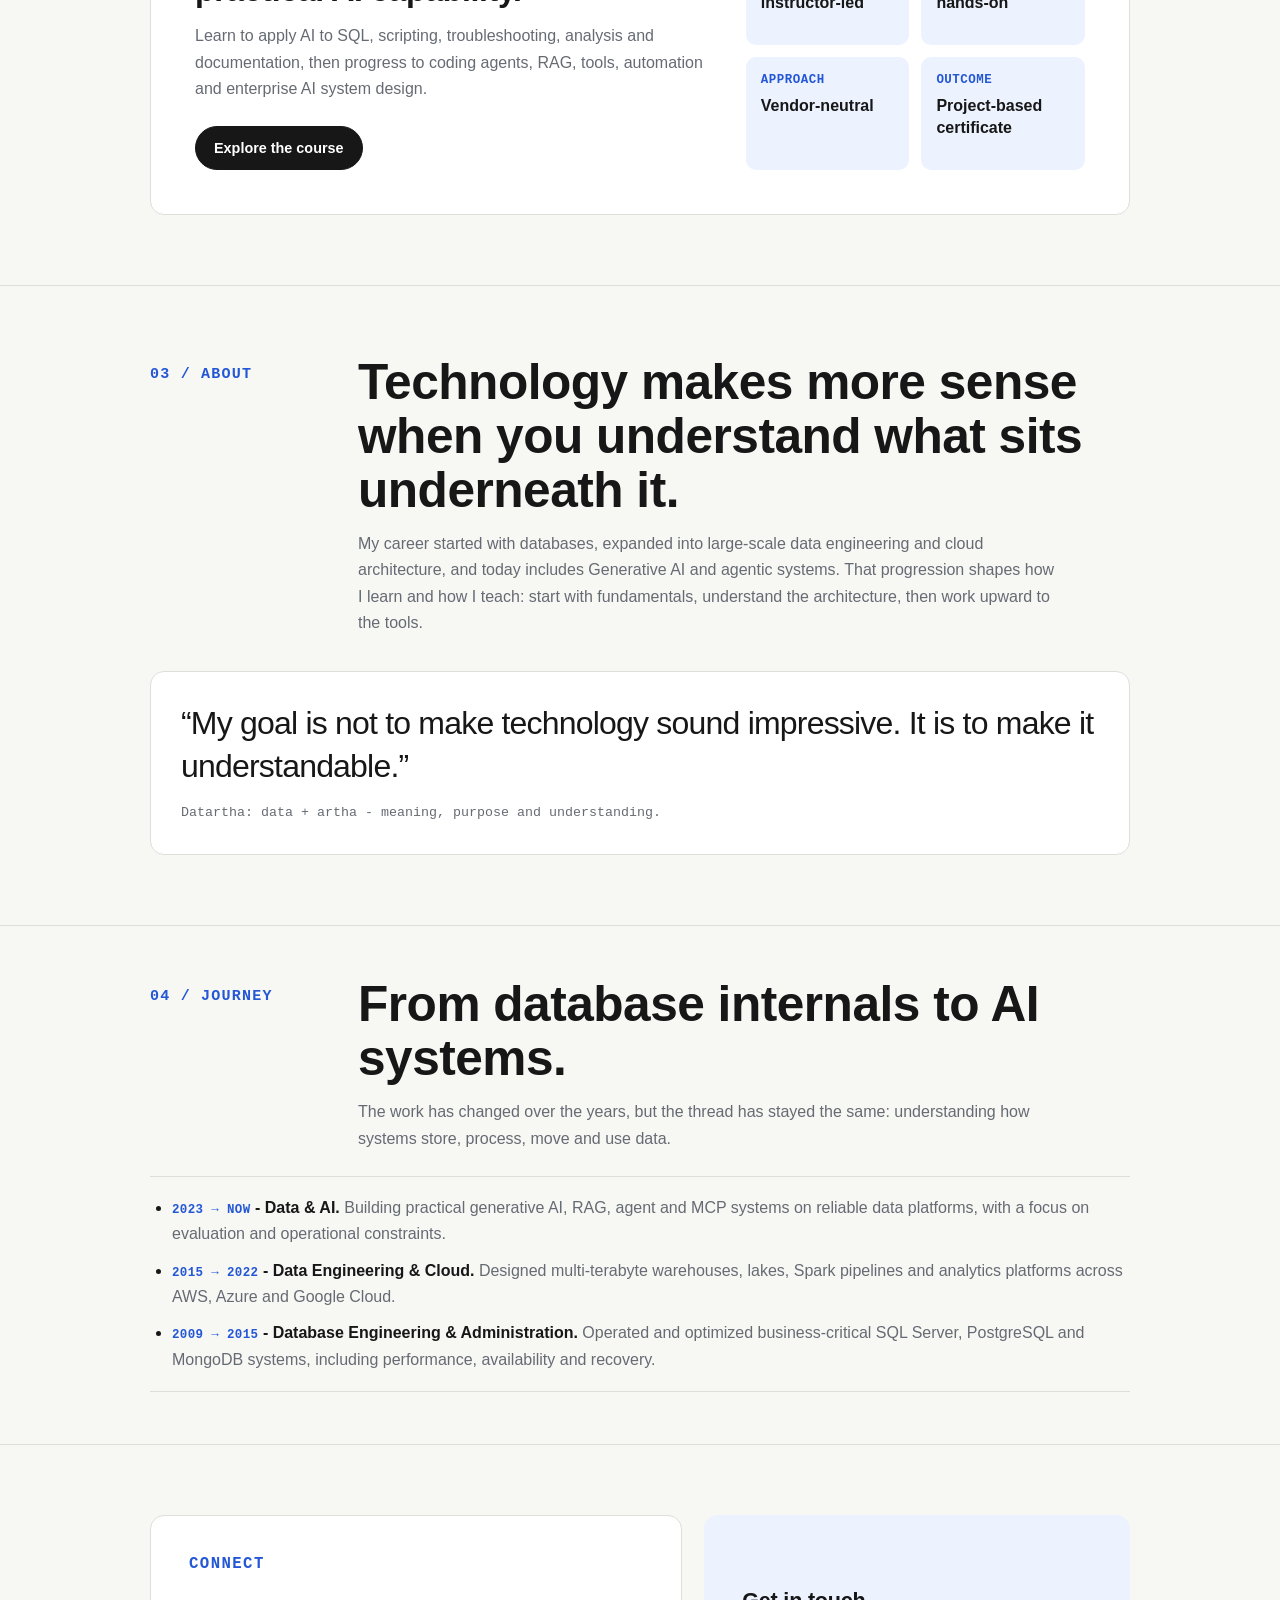
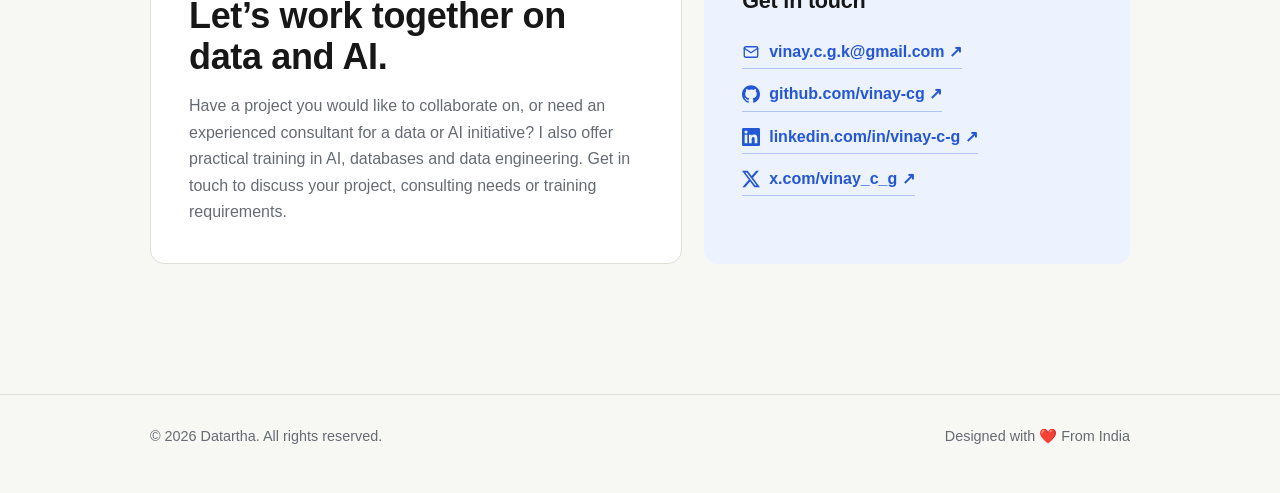
==== commit e0fd411a: "Add course page and unify site navigation" ====
--- a/index.html
+++ b/index.html
@@ -114,7 +114,7 @@
     }
 
     .hero {
-      padding: 58px 0 64px;
+      padding: 34px 0 58px;
       display: grid;
       grid-template-columns: 1.45fr .75fr;
       gap: 64px;
@@ -290,6 +290,57 @@
       border-top: 1px solid var(--line);
     }
 
+    .course-feature {
+      display: grid;
+      grid-template-columns: 1.2fr .8fr;
+      gap: 42px;
+      padding: clamp(26px, 5vw, 44px);
+      background: var(--surface);
+      border: 1px solid var(--line);
+      border-radius: var(--radius);
+    }
+
+    .course-feature h3 {
+      margin: 0;
+      font-size: clamp(1.45rem, 3vw, 2rem);
+      line-height: 1.2;
+    }
+
+    .course-feature p {
+      margin: 14px 0 0;
+      color: var(--muted);
+    }
+
+    .course-feature .hero-actions {
+      margin-top: 24px;
+    }
+
+    .course-facts {
+      display: grid;
+      grid-template-columns: repeat(2, minmax(0, 1fr));
+      gap: 12px;
+      margin: 0;
+    }
+
+    .course-facts div {
+      padding: 15px;
+      background: var(--accent-soft);
+      border-radius: 10px;
+    }
+
+    .course-facts dt {
+      color: var(--accent);
+      font: 700 .78rem/1.4 "SFMono-Regular", Consolas, monospace;
+      text-transform: uppercase;
+      letter-spacing: .04em;
+    }
+
+    .course-facts dd {
+      margin: 5px 0 0;
+      font-weight: 650;
+      line-height: 1.35;
+    }
+
     .post {
       display: grid;
       grid-template-columns: 150px 1fr auto;
@@ -351,22 +402,31 @@
 
     .contact-panel {
       display: grid;
-      grid-template-columns: 1.2fr .8fr;
-      gap: 48px;
-      align-items: end;
-      background: var(--code);
-      color: white;
+      grid-template-columns: 1fr .8fr;
+      gap: 22px;
+      align-items: stretch;
+    }
+
+    .contact-panel > div:first-child,
+    .contact-links {
+      padding: clamp(26px, 4vw, 38px);
       border-radius: var(--radius);
-      padding: clamp(28px, 5vw, 48px);
+    }
+
+    .contact-panel > div:first-child {
+      background: var(--surface);
+      border: 1px solid var(--line);
     }
 
     .contact-panel h2 {
       margin: 0;
+      font-size: clamp(1.65rem, 3vw, 2.25rem);
+      line-height: 1.15;
     }
 
     .contact-panel p {
       margin: 16px 0 0;
-      color: #cbd5e1;
+      color: var(--muted);
       max-width: 620px;
     }
 
@@ -374,18 +434,36 @@
       display: flex;
       flex-direction: column;
       align-items: flex-start;
+      justify-content: center;
       gap: 12px;
+      background: var(--accent-soft);
+    }
+
+    .contact-links h3 {
+      margin: 0 0 8px;
+      font-size: 1.35rem;
+      color: var(--text);
     }
 
     .contact-link {
-      color: white;
-      border-bottom: 1px solid rgba(255,255,255,.35);
+      display: inline-flex;
+      align-items: center;
+      gap: 9px;
+      color: var(--accent);
+      border-bottom: 1px solid rgba(36, 87, 214, .3);
       padding-bottom: 3px;
       font-weight: 650;
     }
 
+    .contact-icon {
+      width: 18px;
+      height: 18px;
+      flex: 0 0 18px;
+      color: currentColor;
+    }
+
     .contact-link:hover {
-      border-color: white;
+      border-color: var(--accent);
     }
 
     .principle {
@@ -430,12 +508,13 @@
     @media (max-width: 760px) {
       .hero,
       .section-head,
-      .contact-panel {
+      .contact-panel,
+      .course-feature {
         grid-template-columns: 1fr;
       }
 
       .hero {
-        padding-top: 42px;
+        padding-top: 28px;
         gap: 34px;
       }
 
@@ -459,6 +538,10 @@
         font-size: .8rem;
       }
 
+      .course-facts {
+        grid-template-columns: 1fr;
+      }
+
       section {
         padding: 58px 0;
       }
@@ -476,6 +559,7 @@
 
       <nav class="nav-links" aria-label="Primary">
         <a href="blog/index.html">Blog</a>
+        <a href="course/index.html">Course</a>
         <a href="#about">About</a>
         <a href="#experience">Journey</a>
         <a href="#connect">Connect</a>
@@ -551,10 +635,58 @@
       </div>
     </section>
 
+    <section id="course">
+      <div class="wrap">
+        <div class="section-head">
+          <div class="section-kicker">02 / Course</div>
+          <div>
+            <h2>AI for Data Professionals.</h2>
+            <p class="lead">
+              A practical, instructor-led program for using Generative AI,
+              AI-assisted engineering and agentic AI in real data work.
+            </p>
+          </div>
+        </div>
+
+        <div class="course-feature">
+          <div>
+            <h3>Move from AI awareness to practical AI capability.</h3>
+            <p>
+              Learn to apply AI to SQL, scripting, troubleshooting, analysis and
+              documentation, then progress to coding agents, RAG, tools, automation
+              and enterprise AI system design.
+            </p>
+            <div class="hero-actions">
+              <a class="button primary" href="course/index.html">Explore the course</a>
+            </div>
+          </div>
+
+          <dl class="course-facts" aria-label="Course highlights">
+            <div>
+              <dt>Delivery</dt>
+              <dd>Live and instructor-led</dd>
+            </div>
+            <div>
+              <dt>Learning</dt>
+              <dd>Practical and hands-on</dd>
+            </div>
+            <div>
+              <dt>Approach</dt>
+              <dd>Vendor-neutral</dd>
+            </div>
+            <div>
+              <dt>Outcome</dt>
+              <dd>Project-based certificate</dd>
+            </div>
+          </dl>
+        </div>
+      </div>
+    </section>
+
     <section id="about">
       <div class="wrap">
         <div class="section-head">
-          <div class="section-kicker">02 / About</div>
+          <div class="section-kicker">03 / About</div>
           <div>
             <h2>Technology makes more sense when you understand what sits underneath it.</h2>
             <p class="lead">
@@ -579,7 +711,7 @@
     <section id="experience">
       <div class="wrap">
         <div class="section-head">
-          <div class="section-kicker">03 / Journey</div>
+          <div class="section-kicker">04 / Journey</div>
           <div>
             <h2>From database internals to AI systems.</h2>
             <p class="lead">
@@ -623,9 +755,32 @@
             </p>
           </div>
           <div class="contact-links">
-            <a class="contact-link" href="mailto:vinay.c.g.k@gmail.com">vinay.c.g.k@gmail.com ↗</a>
-            <a class="contact-link" href="https://github.com/vinay-cg" target="_blank" rel="me noreferrer">github.com/vinay-cg ↗</a>
-            <a class="contact-link" href="https://www.linkedin.com/in/vinay-c-g/" target="_blank" rel="me noreferrer">linkedin.com/in/vinay-c-g ↗</a>
+            <h3>Get in touch</h3>
+            <a class="contact-link" href="mailto:vinay.c.g.k@gmail.com">
+              <svg class="contact-icon" viewBox="0 0 24 24" fill="none" stroke="currentColor" stroke-width="1.8" stroke-linecap="round" stroke-linejoin="round" aria-hidden="true">
+                <rect x="3" y="5" width="18" height="14" rx="2"></rect>
+                <path d="m3 7 9 6 9-6"></path>
+              </svg>
+              vinay.c.g.k@gmail.com ↗
+            </a>
+            <a class="contact-link" href="https://github.com/vinay-cg" target="_blank" rel="me noreferrer">
+              <svg class="contact-icon" viewBox="0 0 24 24" fill="currentColor" aria-hidden="true">
+                <path d="M12 .297c-6.63 0-12 5.373-12 12 0 5.303 3.438 9.8 8.205 11.385.6.113.82-.258.82-.577 0-.285-.01-1.04-.015-2.04-3.338.724-4.042-1.61-4.042-1.61-.546-1.387-1.335-1.756-1.335-1.756-1.087-.744.084-.729.084-.729 1.205.084 1.838 1.236 1.838 1.236 1.07 1.835 2.809 1.305 3.495.998.108-.776.417-1.305.76-1.605-2.665-.3-5.466-1.332-5.466-5.93 0-1.31.465-2.38 1.235-3.22-.135-.303-.54-1.523.105-3.176 0 0 1.005-.322 3.3 1.23a11.5 11.5 0 0 1 3.003-.404c1.02.005 2.045.138 3.003.404 2.28-1.552 3.285-1.23 3.285-1.23.645 1.653.24 2.873.12 3.176.765.84 1.23 1.91 1.23 3.22 0 4.61-2.805 5.625-5.475 5.92.42.36.81 1.096.81 2.22 0 1.606-.015 2.896-.015 3.286 0 .315.21.69.825.57C20.565 22.092 24 17.592 24 12.297c0-6.627-5.373-12-12-12"></path>
+              </svg>
+              github.com/vinay-cg ↗
+            </a>
+            <a class="contact-link" href="https://www.linkedin.com/in/vinay-c-g/" target="_blank" rel="me noreferrer">
+              <svg class="contact-icon" viewBox="0 0 24 24" fill="currentColor" aria-hidden="true">
+                <path d="M20.447 20.452h-3.554v-5.569c0-1.328-.027-3.037-1.852-3.037-1.853 0-2.136 1.445-2.136 2.939v5.667H9.351V9h3.414v1.561h.046c.477-.9 1.637-1.85 3.37-1.85 3.601 0 4.267 2.37 4.267 5.455v6.286zM5.337 7.433a2.062 2.062 0 1 1 0-4.124 2.062 2.062 0 0 1 0 4.124zM7.119 20.452H3.555V9H7.12v11.452zM22.225 0H1.771C.792 0 0 .774 0 1.729v20.542C0 23.227.792 24 1.771 24h20.451C23.2 24 24 23.227 24 22.271V1.729C24 .774 23.2 0 22.222 0h.003z"></path>
+              </svg>
+              linkedin.com/in/vinay-c-g ↗
+            </a>
+            <a class="contact-link" href="https://x.com/vinay_c_g" target="_blank" rel="me noreferrer">
+              <svg class="contact-icon" viewBox="0 0 24 24" fill="currentColor" aria-hidden="true">
+                <path d="M18.901 1.153h3.68l-8.04 9.19L24 22.846h-7.406l-5.8-7.584-6.638 7.584H.474l8.608-9.837L0 1.154h7.594l5.243 6.932 6.064-6.933Zm-1.293 19.491h2.039L6.486 3.24H4.298l13.31 17.404Z"></path>
+              </svg>
+              x.com/vinay_c_g ↗
+            </a>
           </div>
         </div>
       </div>
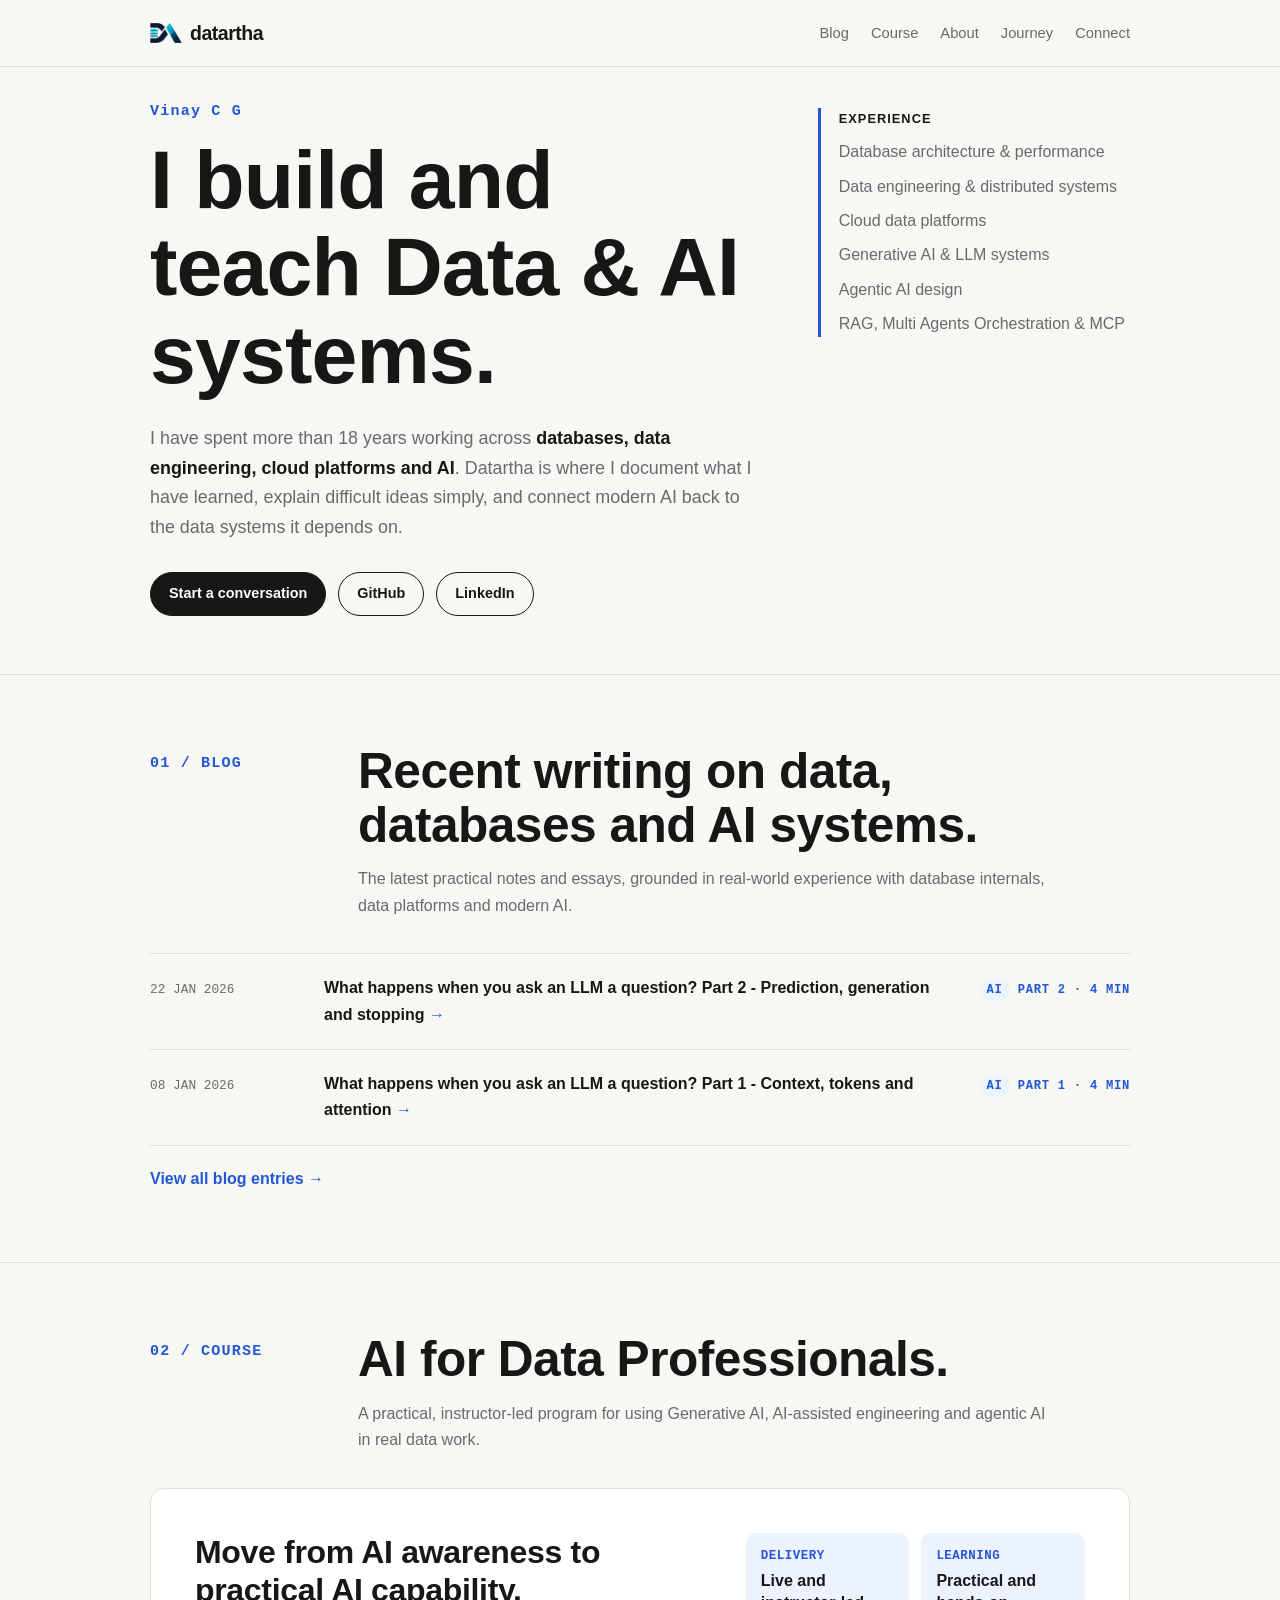
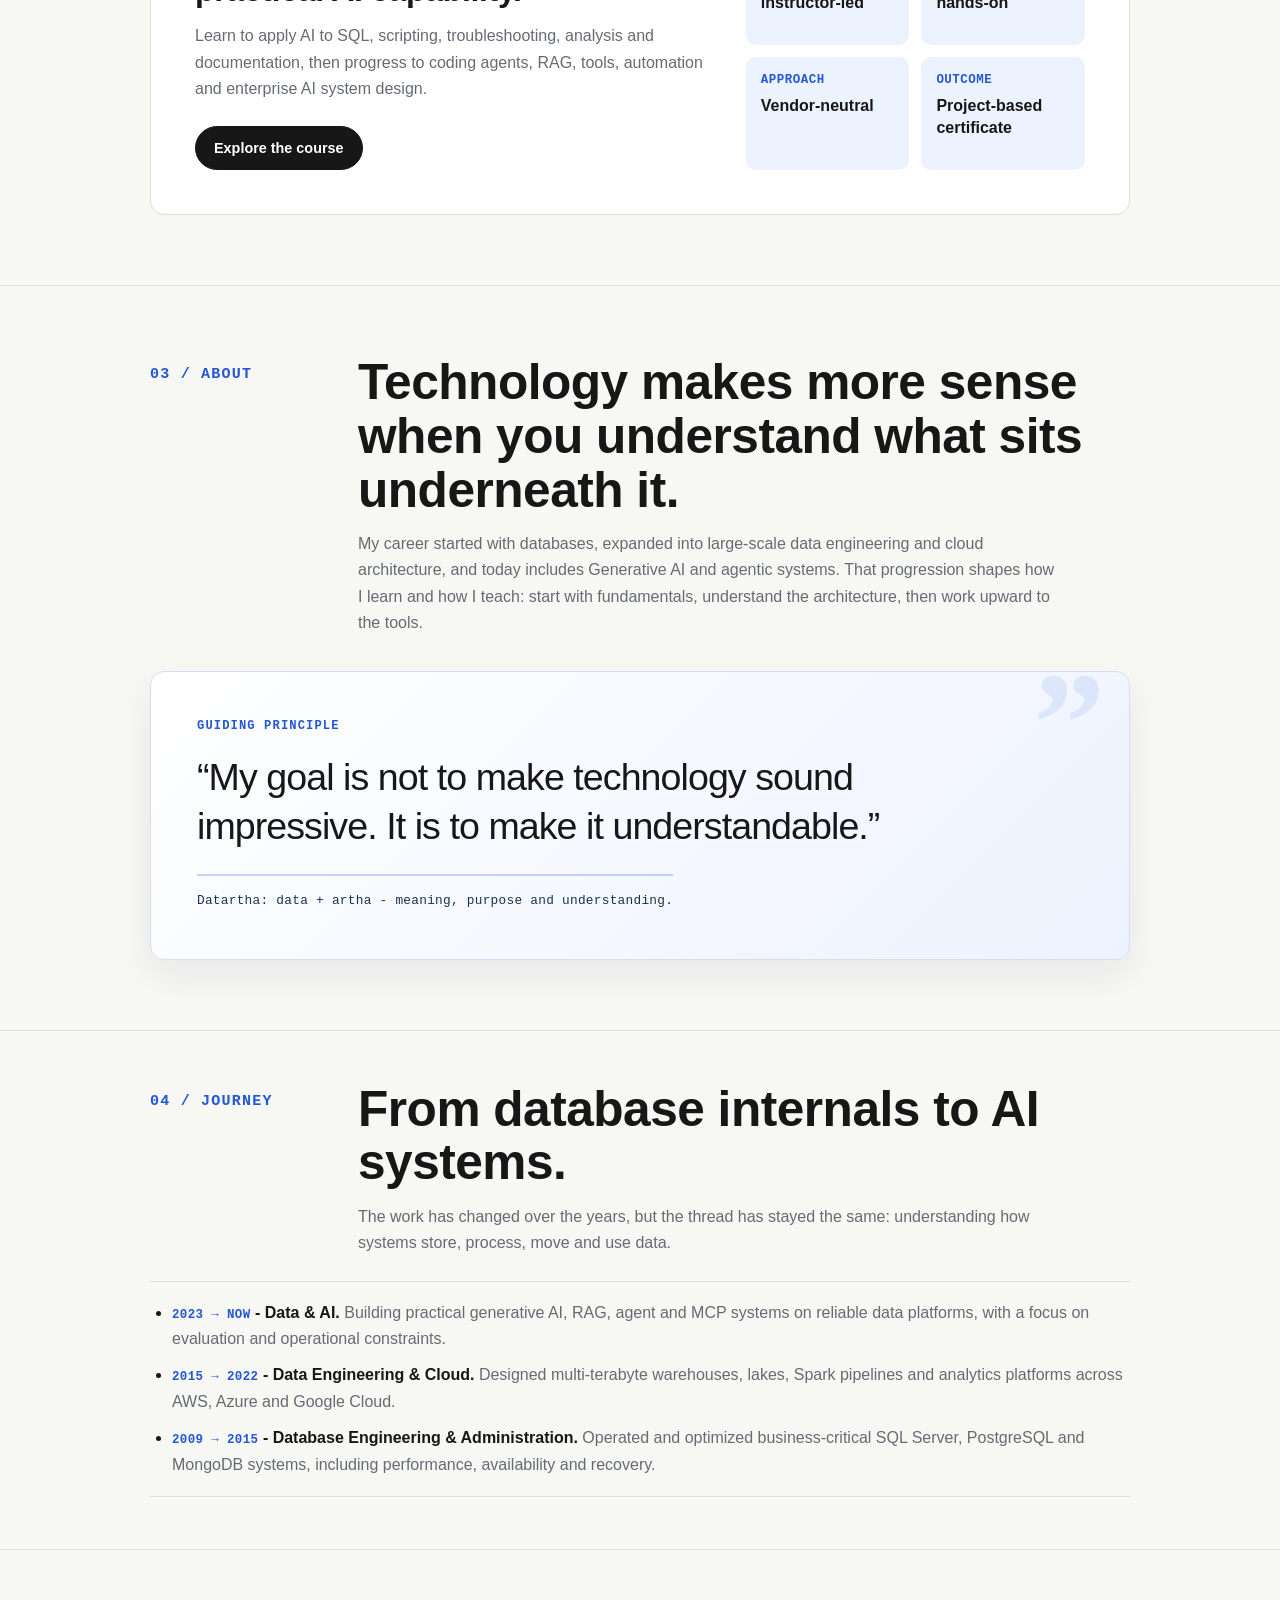
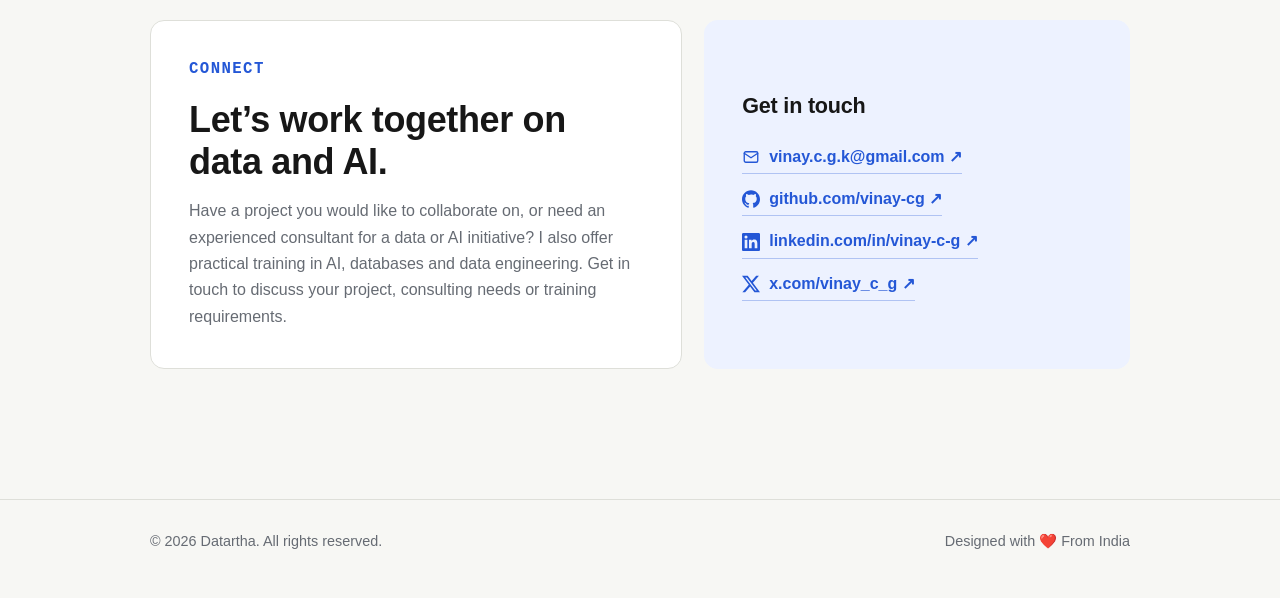
==== commit dd2b24f6: "Polish buttons navigation and homepage principle" ====
--- a/index.html
+++ b/index.html
@@ -100,7 +100,68 @@
       color: var(--text);
     }
 
+    .mobile-nav {
+      display: none;
+      position: relative;
+    }
+
+    .mobile-nav summary {
+      width: 42px;
+      height: 40px;
+      display: grid;
+      place-items: center;
+      border: 1px solid var(--line);
+      border-radius: 10px;
+      background: var(--surface);
+      cursor: pointer;
+      list-style: none;
+    }
+
+    .mobile-nav summary::-webkit-details-marker { display: none; }
+
+    .menu-icon {
+      width: 20px;
+      display: grid;
+      gap: 4px;
+    }
+
+    .menu-icon span {
+      display: block;
+      height: 2px;
+      border-radius: 999px;
+      background: var(--text);
+    }
+
+    .mobile-nav-menu {
+      position: absolute;
+      top: calc(100% + 10px);
+      right: 0;
+      width: min(250px, calc(100vw - 40px));
+      display: flex;
+      flex-direction: column;
+      gap: 2px;
+      padding: 9px;
+      background: var(--surface);
+      border: 1px solid var(--line);
+      border-radius: 12px;
+      box-shadow: 0 16px 40px rgba(24, 49, 83, .14);
+    }
+
+    .mobile-nav-menu a {
+      padding: 10px 12px;
+      border-radius: 8px;
+      color: var(--muted);
+      font-size: .9rem;
+      font-weight: 600;
+    }
+
+    .mobile-nav-menu a:hover {
+      background: var(--accent-soft);
+      color: var(--accent);
+    }
+
     .nav-links a:focus-visible,
+    .mobile-nav summary:focus-visible,
     .button:focus-visible,
     .post-link:focus-visible,
     .contact-link:focus-visible {
@@ -467,23 +528,55 @@
     }
 
     .principle {
-      background: var(--surface);
-      border: 1px solid var(--line);
+      position: relative;
+      overflow: hidden;
+      background: linear-gradient(135deg, var(--surface) 0%, var(--accent-soft) 100%);
+      border: 1px solid #d5def5;
       border-radius: var(--radius);
-      padding: 30px;
+      padding: clamp(30px, 5vw, 46px);
+      box-shadow: 0 16px 36px rgba(24, 49, 83, .07);
+    }
+
+    .principle::before {
+      content: "Guiding principle";
+      display: block;
+      margin-bottom: 18px;
+      color: var(--accent);
+      font: 700 .76rem/1.4 "SFMono-Regular", Consolas, monospace;
+      text-transform: uppercase;
+      letter-spacing: .09em;
+    }
+
+    .principle::after {
+      content: "”";
+      position: absolute;
+      top: -20px;
+      right: 24px;
+      color: rgba(36, 87, 214, .1);
+      font: 700 9rem/1 Georgia, serif;
+      pointer-events: none;
     }
 
     .principle p {
+      position: relative;
+      z-index: 1;
       margin: 0;
-      font-size: clamp(1.4rem, 3vw, 2rem);
-      line-height: 1.35;
+      max-width: 760px;
+      font-size: clamp(1.55rem, 3.3vw, 2.35rem);
+      line-height: 1.3;
       letter-spacing: -.025em;
     }
 
     .principle small {
-      display: block;
-      margin-top: 14px;
-      color: var(--muted);
+      position: relative;
+      z-index: 1;
+      display: inline-block;
+      margin-top: 24px;
+      padding-top: 14px;
+      border-top: 2px solid rgba(36, 87, 214, .25);
+      color: var(--code);
+      font-size: .8rem;
+      letter-spacing: .02em;
     }
 
     footer {
@@ -524,18 +617,16 @@
       }
 
       .nav {
-        min-height: auto;
-        padding: 14px 0 12px;
-        flex-wrap: wrap;
-        gap: 8px 20px;
+        min-height: 62px;
+        padding: 10px 0;
       }
 
       .nav-links {
-        width: 100%;
-        gap: 16px;
-        overflow-x: auto;
-        padding-bottom: 2px;
-        font-size: .8rem;
+        display: none;
+      }
+
+      .mobile-nav {
+        display: block;
       }
 
       .course-facts {
@@ -564,6 +655,19 @@
         <a href="#experience">Journey</a>
         <a href="#connect">Connect</a>
       </nav>
+
+      <details class="mobile-nav">
+        <summary aria-label="Open navigation menu">
+          <span class="menu-icon" aria-hidden="true"><span></span><span></span><span></span></span>
+        </summary>
+        <nav class="mobile-nav-menu" aria-label="Mobile navigation">
+          <a href="blog/index.html">Blog</a>
+          <a href="course/index.html">Course</a>
+          <a href="#about">About</a>
+          <a href="#experience">Journey</a>
+          <a href="#connect">Connect</a>
+        </nav>
+      </details>
     </div>
   </header>
 
@@ -793,5 +897,6 @@
       <div>Designed with ❤️ From India</div>
     </div>
   </footer>
+  <script src="assets/navigation.js" defer></script>
 </body>
 </html>
